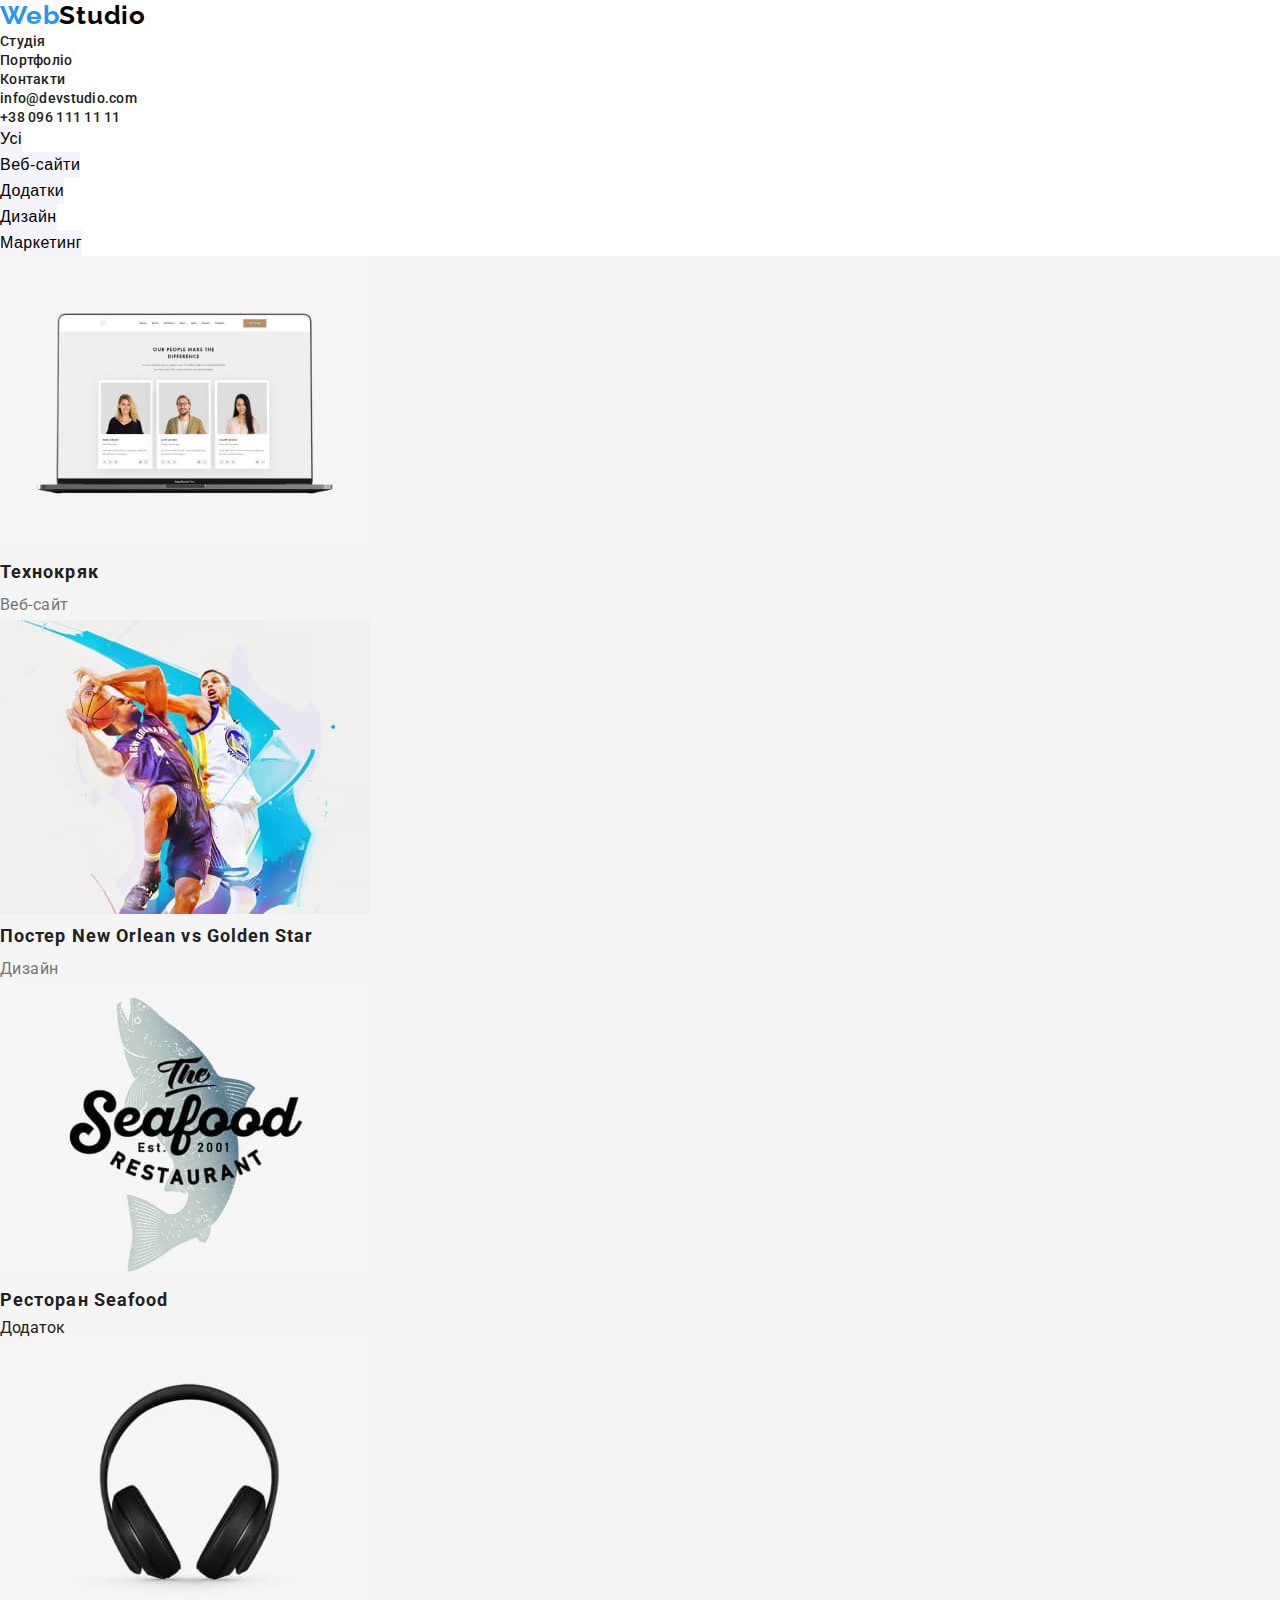
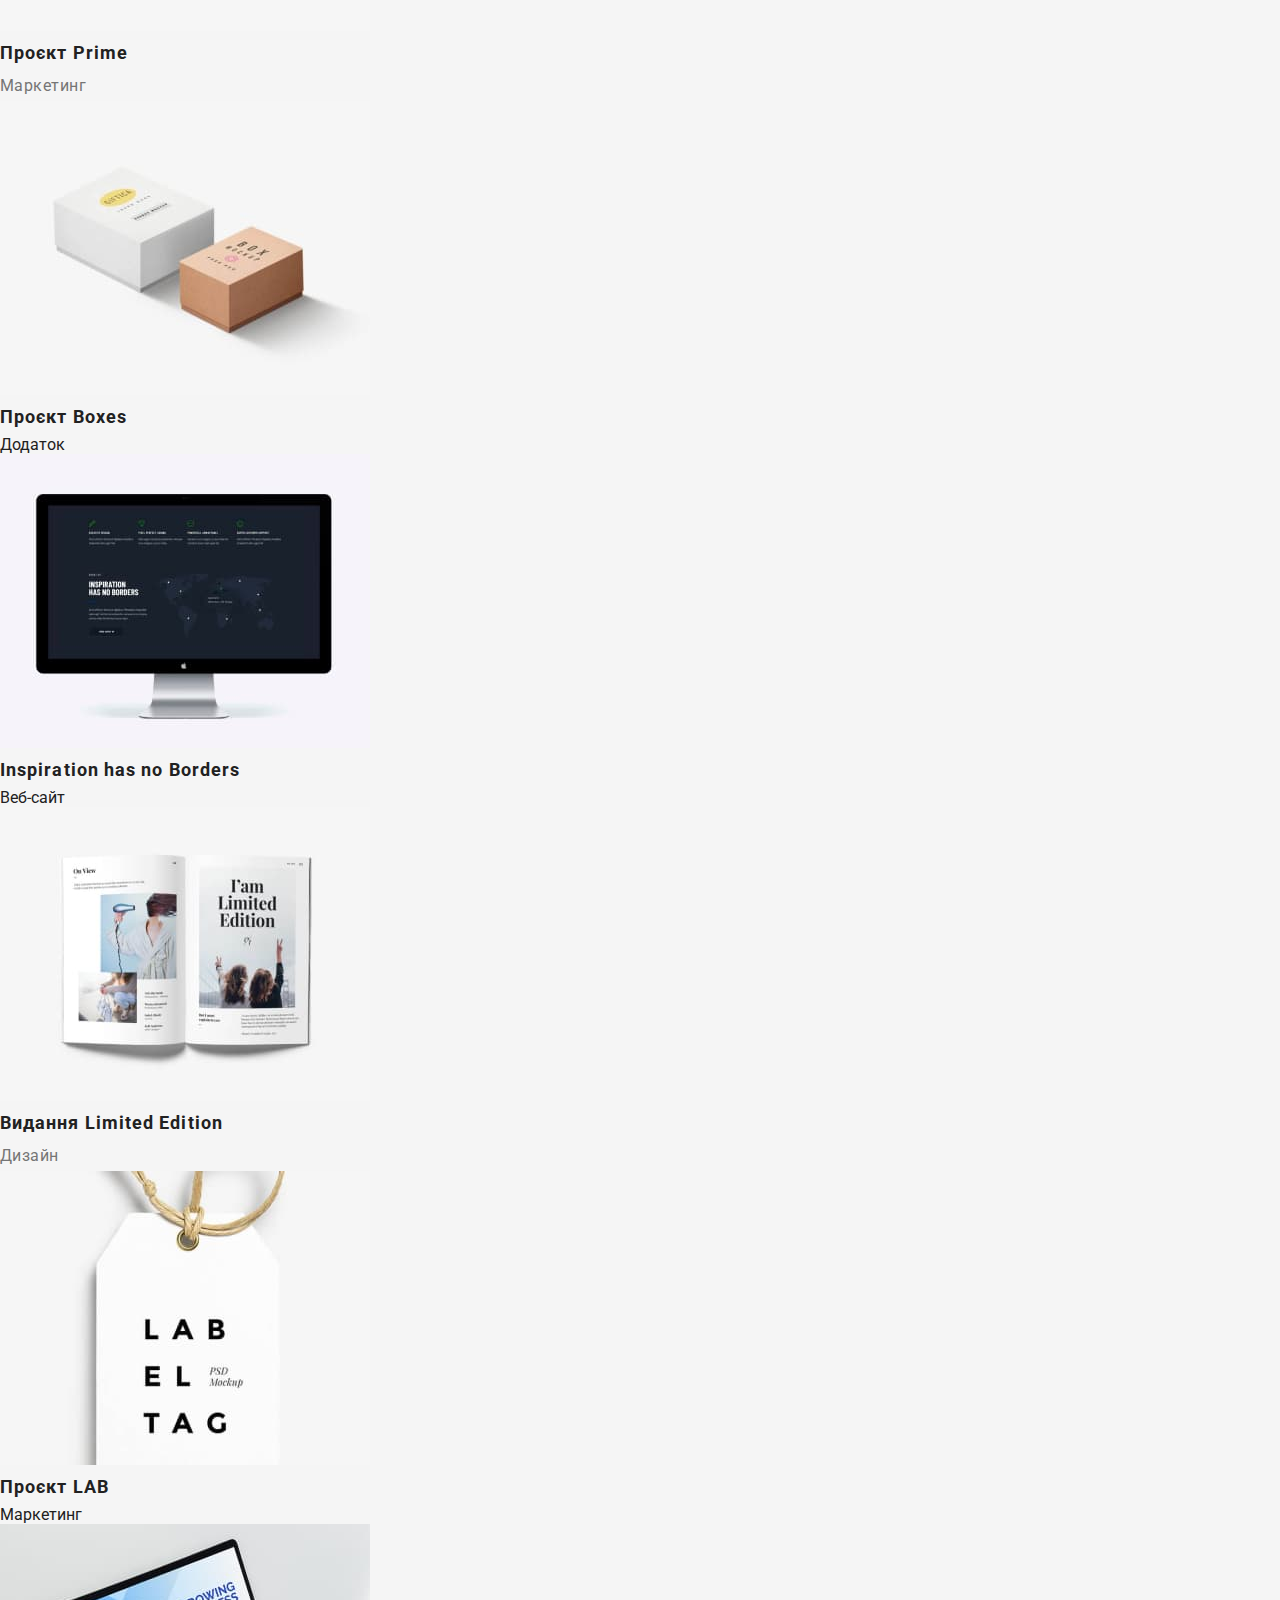
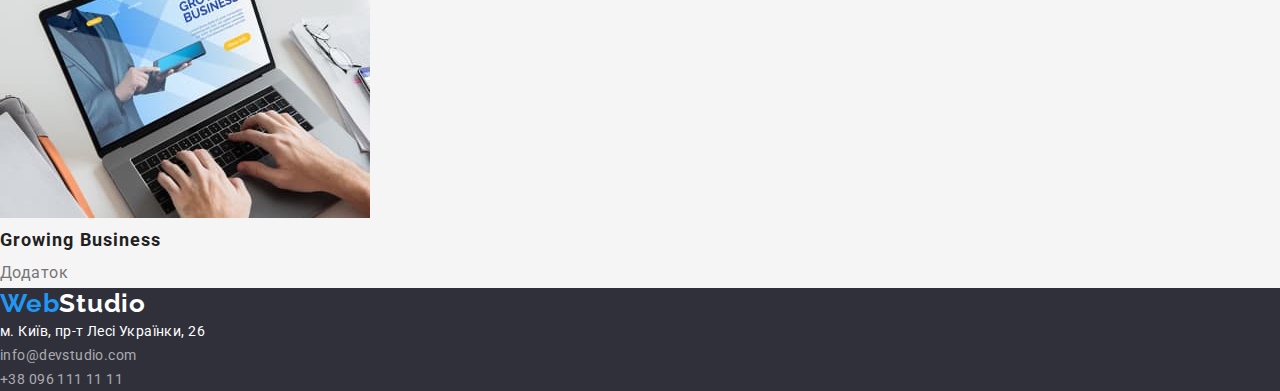
==== portfolio.html @ ba6fbe61 "Add files via upload" ====
<!DOCTYPE html>
<html lang="uk">
  <head>
    <meta charset="UTF-8" />
    <meta http-equiv="X-UA-Compatible" content="IE=edge" />
    <meta name="viewport" content="width=device-width, initial-scale=1.0" />
    <title>Портфоліо</title>
    <link rel="preconnect" href="https://fonts.googleapis.com" />
    <link rel="preconnect" href="https://fonts.gstatic.com" crossorigin />
    <link
      href="https://fonts.googleapis.com/css2?family=Raleway:wght@700&family=Roboto:wght@400;500;700;900&display=swap"
      rel="stylesheet"
    />
    <link rel="stylesheet" href="./css/styles.css" />
  </head>

  <body>
    <header class="header">
      <a class="logo" href="./index.html">
        Web<span class="l-header">Studio</span></a
      >
      <nav>
        <ul class="header-nav">
          <li><a class="header-nav-link" href="./index.html">Студія</a></li>
          <li>
            <a class="header-nav-link" href="./portfolio.html">Портфоліо</a>
          </li>
          <li><a class="header-nav-link" href="#">Контакти</a></li>
        </ul>
      </nav>
      <ul class="header-contact">
        <li>
          <a class="header-contact-link" href="mailto:info@devstudio.com"
            >info@devstudio.com</a
          >
        </li>
        <li>
          <a class="header-contact-link" href="tel:++380961111111"
            >+38 096 111 11 11</a
          >
        </li>
      </ul>
    </header>
    <main>
      <section class="sec-filter">
        <h1 hidden>Портфоліо проектів</h1>
        <h2 hidden>фільтр</h2>
        <ul class="sec-filter-list">
          <li><button class="sec-filter-bt" type="button">Усі</button></li>
          <li>
            <button class="sec-filter-bt" type="button">Веб-сайти</button>
          </li>
          <li><button class="sec-filter-bt" type="button">Додатки</button></li>
          <li><button class="sec-filter-bt" type="button">Дизайн</button></li>
          <li>
            <button class="sec-filter-bt" type="button">Маркетинг</button>
          </li>
        </ul>
      </section>

      <section class="sec-projects">
        <h2 hidden>наші проекти</h2>
        <ul class="sec-projects-list">
          <li>
            <img
              src="./images/img31.jpg"
              alt="Нутбук з веб-сайтом"
              width="370"
              height="294"
            />
            <h3 class="sec-projects-nome">Технокряк</h3>
            <p class="sec-projects-text">Веб-сайт</p>
          </li>
          <li>
            <img
              src="./images/img32.jpg"
              alt="Постер"
              width="370"
              height="294"
            />
            <h3 class="sec-projects-nome">Постер New Orlean vs Golden Star</h3>
            <p class="sec-projects-text">Дизайн</p>
          </li>
          <li>
            <img
              src="./images/img33.jpg"
              alt="Дизайн додатку для ресторану"
              width="370"
              height="294"
            />
            <h3 class="sec-projects-nome">Ресторан Seafood</h3>
            <p>Додаток</p>
          </li>
          <li>
            <img
              src="./images/img34.jpg"
              alt="Навушники"
              width="370"
              height="294"
            />
            <h3 class="sec-projects-nome">Проєкт Prime</h3>
            <p class="sec-projects-text">Маркетинг</p>
          </li>
          <li>
            <img
              src="./images/img35.jpg"
              alt="Дизайн додатку Boxes"
              width="370"
              height="294"
            />
            <h3 class="sec-projects-nome">Проєкт Boxes</h3>
            <p>Додаток</p>
          </li>
          <li>
            <img
              src="./images/img36.jpg"
              alt="Веб-сайт на моніторі"
              width="370"
              height="294"
            />
            <h3 class="sec-projects-nome">Inspiration has no Borders</h3>
            <p>Веб-сайт</p>
          </li>
          <li>
            <img
              src="./images/img37.jpg"
              alt="Розгортка журналу"
              width="370"
              height="294"
            />
            <h3 class="sec-projects-nome">Видання Limited Edition</h3>
            <p class="sec-projects-text">Дизайн</p>
          </li>
          <li>
            <img
              src="./images/img38.jpg"
              alt="Дизайн для проекту LAB"
              width="370"
              height="294"
            />
            <h3 class="sec-projects-nome">Проєкт LAB</h3>
            <p>Маркетинг</p>
          </li>
          <li>
            <img
              src="./images/img39.jpg"
              alt="Робота за ноутбуком"
              width="370"
              height="294"
            />
            <h3 class="sec-projects-nome">Growing Business</h3>
            <p class="sec-projects-text">Додаток</p>
          </li>
        </ul>
      </section>
    </main>
    <footer class="footer">
      <a class="logo" href="./index.html">
        Web<span class="l-footer">Studio</span>
      </a>
      <address>
        <ul class="footer-list">
          <li>
            <a
              class="footer-adress"
              href="https://goo.gl/maps/WYoXbRYxHbfTvHFD9"
              target="_blank"
              rel="noopener noreferrer"
              >м. Київ, пр-т Лесі Українки, 26</a
            >
          </li>
          <li>
            <a class="footer-link" href="mailto:info@devstudio.com"
              >info@devstudio.com</a
            >
          </li>
          <li>
            <a class="footer-link" href="tel:++380961111111"
              >+38 096 111 11 11</a
            >
          </li>
        </ul>
      </address>
    </footer>
  </body>
</html>
---- css/styles.css ----
*{
    margin: 0; padding: 0;
}
:root{
    --gray-dark:#2F303A;
    --gray-light:#F5F4FA;
    --wight:#F5F5F5;
    --mt-color:#212121;
    --nt-color:#757575;
    --blue:#2196F3;
}
body{
    font-family: 'Roboto', sans-serif;
    color: var(--mt-color);
}

.header {
    background-color: #FFFFFF;
}
.logo {
    font-family: 'Raleway', sans-serif;
    text-decoration: none;
    font-weight: 700;
font-size: 26px;
line-height: calc(31/26);
letter-spacing: 0.03em;
color: var(--blue);
}
.l-header{
    color: #000000;

}
.header-nav,
.header-contact,
.sec-do-list,
.sec-benefits-list,
.sec-team-list,
.footer-list,
.sec-filter-list,
.sec-projects-list {
    list-style: none;
}
.header-nav-link,
.header-contact-link {
font-weight: 500;
font-size: 14px;
line-height: calc(16/14);
letter-spacing: 0.02em;
text-decoration: none;
color: #212121;
}
.header-nav-link:hover,
.header-nav-link:focus,
.header-nav-link:active,
.header-contact-link:hover,
.header-contact-link:focus,
.header-contact-link:active{
    color:var(--blue);
}
.sec-one {
    background-color: var(--gray-dark);
}
.sec-one-tit {
    font-weight: 900;
font-size: 44px;
line-height: calc(60/44);
text-align: center;
letter-spacing: 0.06em;
text-transform: uppercase;
color: #FFFFFF;
}
.sec-one-bt {
background-color: var(--blue); 
font-weight: 700;
font-size: 16px;
line-height: 30px;
display: flex;
align-items: center;
text-align: center;
letter-spacing: 0.06em;
color: #FFFFFF;
border: none;
cursor: pointer;
}
.sec-benefits,
.sec-do,
.sec-projects {
    background: var(--wight);
}
.sec-benefits-tit {
    font-weight: 700;
font-size: 14px;
line-height: calc(16/14);
letter-spacing: 0.03em;
text-transform: uppercase;
}
.sec-benefits-text {
    font-weight: 400;
font-size: 14px;
line-height: calc(24/14);
letter-spacing: 0.03em;
color: var(--nt-color);
}

/*.sec-do {
}*/
.sec-do-tit {
font-weight: 700;
font-size: 36px;
line-height: calc(42/36);
text-align: center;
letter-spacing: 0.03em;
}

.sec-team {
background-color: var(--gray-light);
}
.sec-team-tit {
font-weight: 700;
font-size: 36px;
line-height: calc(42/36);
text-align: center;
letter-spacing: 0.03em;
}
/*.sec-team-list {
}*/
.sec-team-nome {
font-weight: 500;
font-size: 16px;
line-height: calc(19/16);
text-align: center;
letter-spacing: 0.03em;
}
.sec-team-text {
    font-weight: 400;
font-size: 16px;
line-height: calc(19/16);
text-align: center;
letter-spacing: 0.03em;
color: var(--nt-color);
}

.footer{
    background-color: var(--gray-dark);
}
.l-footer {
    color: #FFFFFF;
}
/*.footer-list {
}*/
.footer-adress,
.footer-link {
    font-weight: 400;
    font-size: 14px;
    line-height: 24px;
 letter-spacing: 0.03em;
 text-decoration: none;
 font-style: normal;
}
.footer-adress{
    color: #FFFFFF;
}
.footer-link {
    color:  rgba(255, 255, 255, 0.6);
}

.footer-adress:hover,
.footer-adress:focus,
.footer-adress:active,
.footer-link:hover,
.footer-link:focus,
.footer-link:active{
    color: var(--blue);  
}

/*.sec-filter {
}

.sec-filter-list {
}*/
.sec-filter-bt {
    font-weight: 500;
font-size: 16px;
line-height: calc(26/16);
text-align: center;
letter-spacing: 0.03em;
background-color: var(--gray-light);
border: none;
cursor: pointer;
}
.sec-filter-bt:hover,
.sec-filter-bt:focus,
.sec-filter-bt:active {
    color: #FFFFFF;
    background-color: var(--blue);
    box-shadow:  0px 2px 2px 0px rgba(0, 0, 0, 0.12),  0px 1px 2px 0px rgba(0, 0, 0, 0.08), 0px 3px 1px 0px rgba(0, 0, 0, 0.1);
}

/*.sec-projects {
}
.sec-projects-list {
}*/
.sec-projects-nome {
    font-weight: 700;
font-size: 18px;
line-height: calc(36/18);
letter-spacing: 0.06em;
}
.sec-projects-text {
    font-weight: 400;
font-size: 16px;
line-height: calc(30/16);
letter-spacing: 0.03em;
color: var(--nt-color);
}
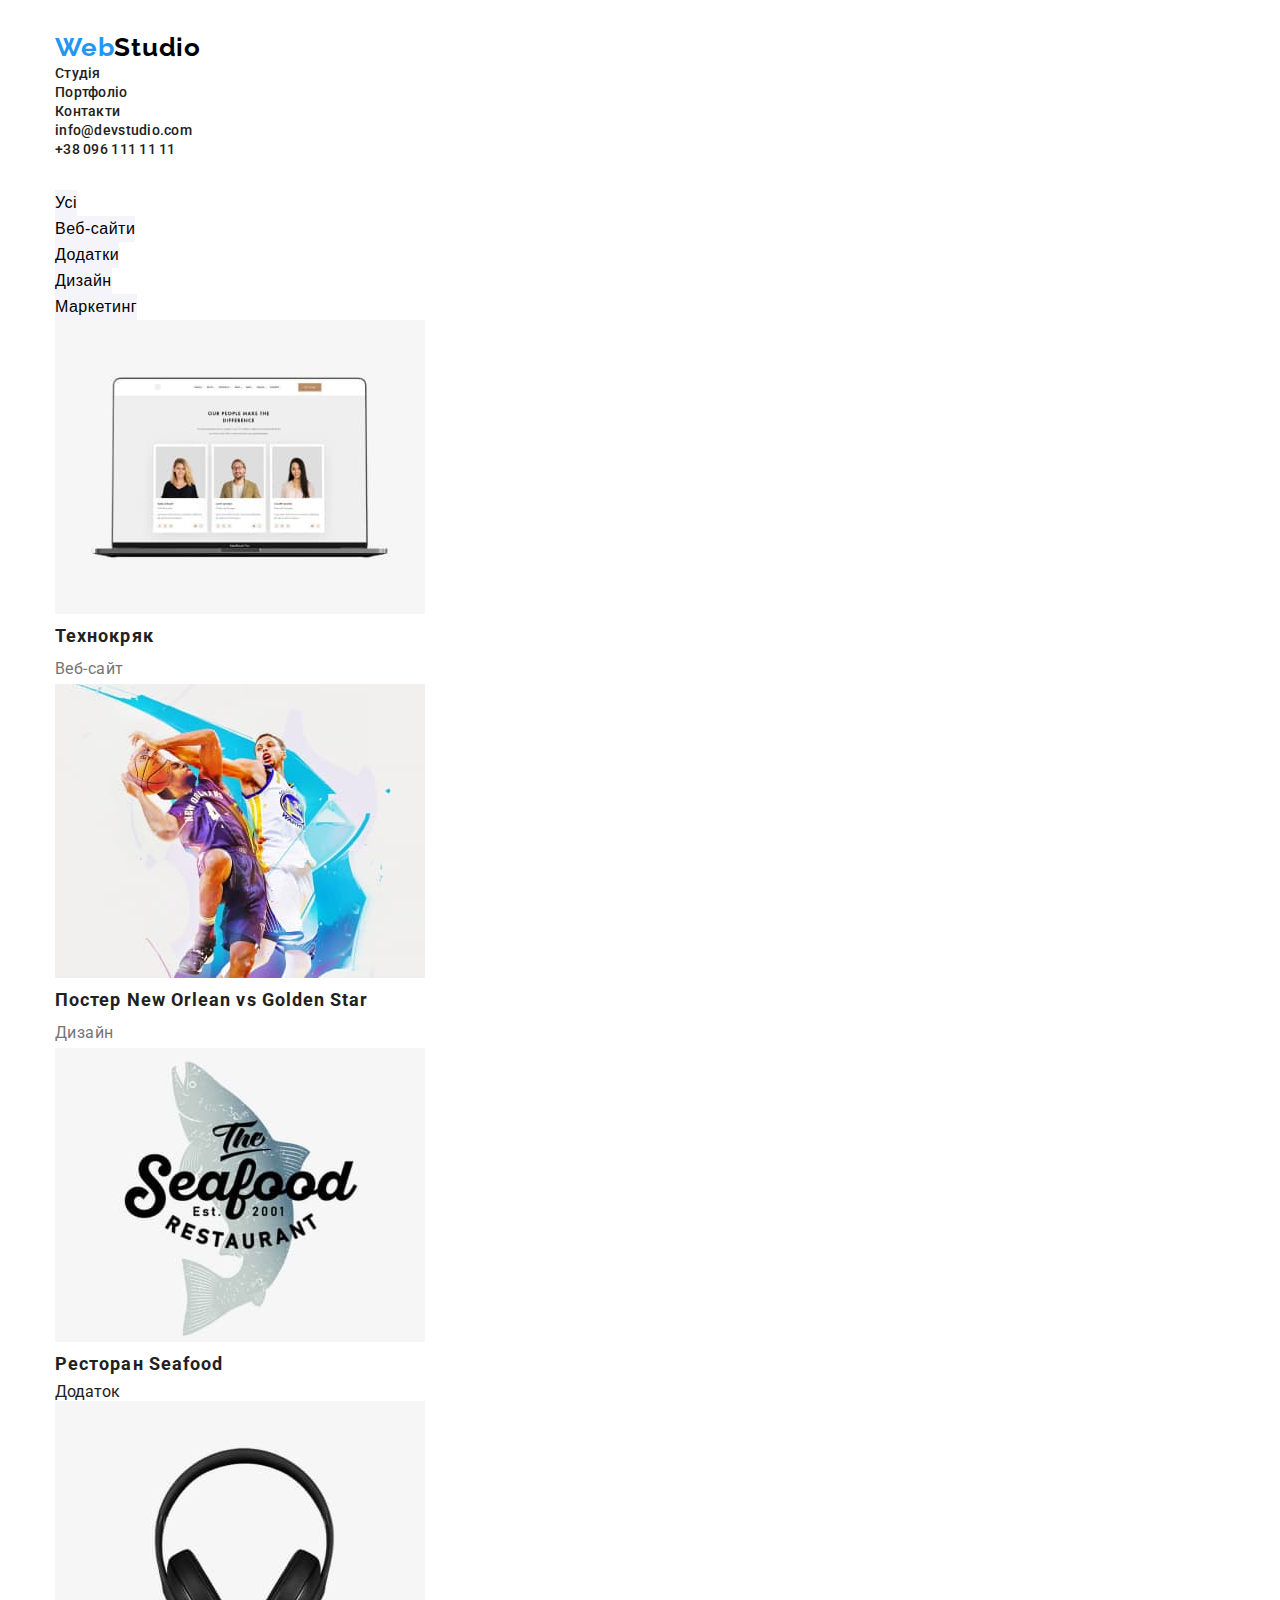
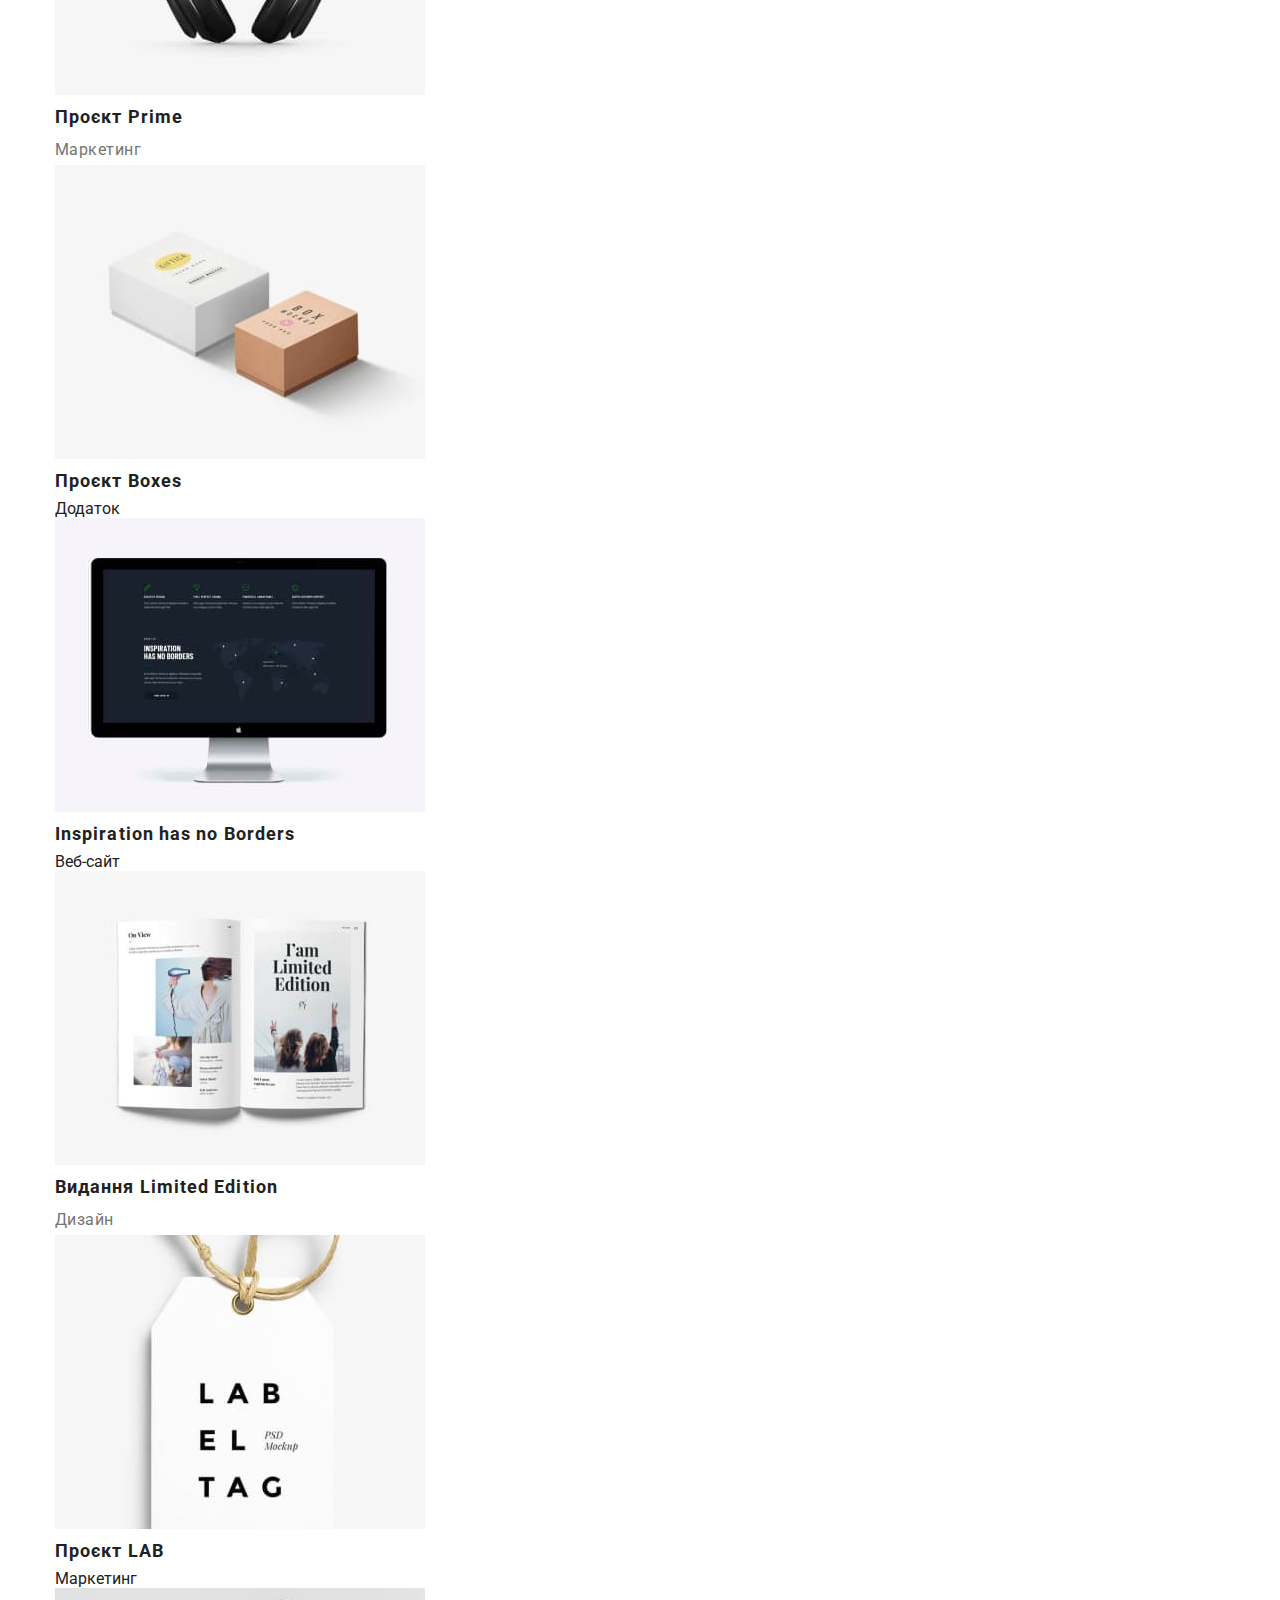
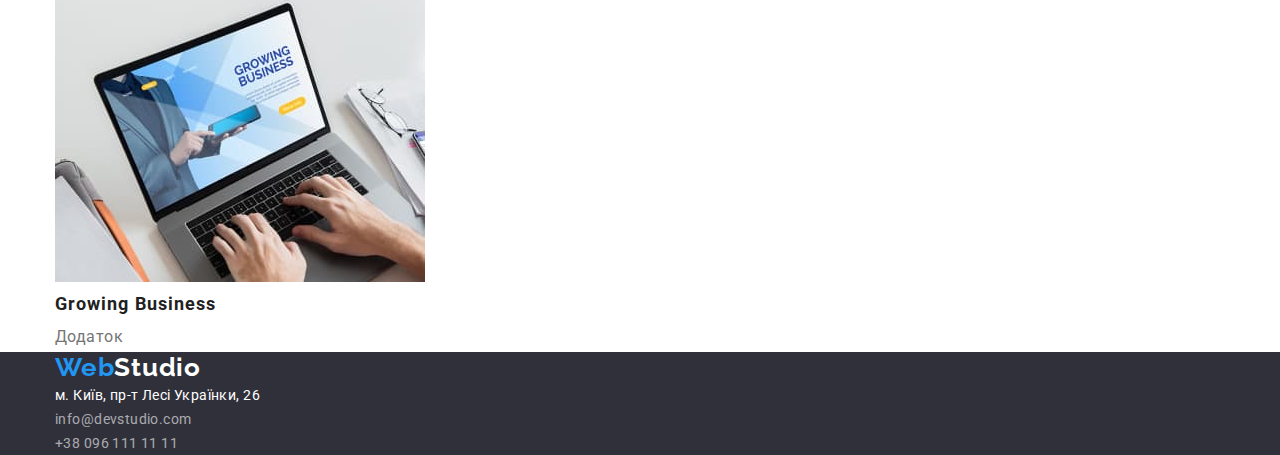
==== commit b3e364ea: "ferst commit" ====
--- a/portfolio.html
+++ b/portfolio.html
@@ -7,6 +7,7 @@
     <title>Портфоліо</title>
     <link rel="preconnect" href="https://fonts.googleapis.com" />
     <link rel="preconnect" href="https://fonts.gstatic.com" crossorigin />
+    <link rel="stylesheet" href="https://cdnjs.cloudflare.com/ajax/libs/modern-normalize/1.1.0/modern-normalize.min.css" integrity="sha512-wpPYUAdjBVSE4KJnH1VR1HeZfpl1ub8YT/NKx4PuQ5NmX2tKuGu6U/JRp5y+Y8XG2tV+wKQpNHVUX03MfMFn9Q==" crossorigin="anonymous" referrerpolicy="no-referrer" />
     <link
       href="https://fonts.googleapis.com/css2?family=Raleway:wght@700&family=Roboto:wght@400;500;700;900&display=swap"
       rel="stylesheet"
@@ -16,34 +17,39 @@
 
   <body>
     <header class="header">
-      <a class="logo" href="./index.html">
-        Web<span class="l-header">Studio</span></a
-      >
-      <nav>
-        <ul class="header-nav">
-          <li><a class="header-nav-link" href="./index.html">Студія</a></li>
+      <div class="container">
+        <a class="logo" href="./index.html">
+          Web<span class="l-header">Studio</span></a
+        >
+        <nav>
+          <ul class="header-nav">
+            <li><a class="header-nav-link" href="./index.html">Студія</a></li>
+            <li>
+              <a class="header-nav-link" href="./portfolio.html">Портфоліо</a>
+            </li>
+            <li><a class="header-nav-link" href="#">Контакти</a></li>
+          </ul>
+        </nav>
+        <ul class="header-contact">
           <li>
-            <a class="header-nav-link" href="./portfolio.html">Портфоліо</a>
+            <a class="header-contact-link" href="mailto:info@devstudio.com"
+              >info@devstudio.com</a
+            >
           </li>
-          <li><a class="header-nav-link" href="#">Контакти</a></li>
+          <li>
+            <a class="header-contact-link" href="tel:++380961111111"
+              >+38 096 111 11 11</a
+            >
+          </li>
         </ul>
-      </nav>
-      <ul class="header-contact">
-        <li>
-          <a class="header-contact-link" href="mailto:info@devstudio.com"
-            >info@devstudio.com</a
-          >
-        </li>
-        <li>
-          <a class="header-contact-link" href="tel:++380961111111"
-            >+38 096 111 11 11</a
-          >
-        </li>
-      </ul>
+      </div>
     </header>
+
     <main>
-      <section class="sec-filter">
-        <h1 hidden>Портфоліо проектів</h1>
+
+      <section class="sec-projects">
+        <div class="container">
+          <h1 hidden>Портфоліо проектів</h1>
         <h2 hidden>фільтр</h2>
         <ul class="sec-filter-list">
           <li><button class="sec-filter-bt" type="button">Усі</button></li>
@@ -56,9 +62,7 @@
             <button class="sec-filter-bt" type="button">Маркетинг</button>
           </li>
         </ul>
-      </section>
 
-      <section class="sec-projects">
         <h2 hidden>наші проекти</h2>
         <ul class="sec-projects-list">
           <li>
@@ -152,35 +156,40 @@
             <p class="sec-projects-text">Додаток</p>
           </li>
         </ul>
+        </div>
       </section>
     </main>
+
     <footer class="footer">
-      <a class="logo" href="./index.html">
-        Web<span class="l-footer">Studio</span>
-      </a>
-      <address>
-        <ul class="footer-list">
-          <li>
-            <a
-              class="footer-adress"
-              href="https://goo.gl/maps/WYoXbRYxHbfTvHFD9"
-              target="_blank"
-              rel="noopener noreferrer"
-              >м. Київ, пр-т Лесі Українки, 26</a
-            >
-          </li>
-          <li>
-            <a class="footer-link" href="mailto:info@devstudio.com"
-              >info@devstudio.com</a
-            >
-          </li>
-          <li>
-            <a class="footer-link" href="tel:++380961111111"
-              >+38 096 111 11 11</a
-            >
-          </li>
-        </ul>
-      </address>
+      <div class="container">
+        <a class="logo" href="./index.html">
+          Web<span class="l-footer">Studio</span>
+        </a>
+        <address>
+          <ul class="footer-list">
+            <li>
+              <a
+                class="footer-adress"
+                href="https://goo.gl/maps/WYoXbRYxHbfTvHFD9"
+                target="_blank"
+                rel="noopener noreferrer"
+                >м. Київ, пр-т Лесі Українки, 26</a
+              >
+            </li>
+            <li>
+              <a class="footer-link" href="mailto:info@devstudio.com"
+                >info@devstudio.com</a
+              >
+            </li>
+            <li>
+              <a class="footer-link" href="tel:++380961111111"
+                >+38 096 111 11 11</a
+              >
+            </li>
+          </ul>
+        </address>
+      </div>
     </footer>
+    
   </body>
 </html>
--- a/css/styles.css
+++ b/css/styles.css
@@ -1,5 +1,6 @@
 *{
     margin: 0; padding: 0;
+    box-sizing: border-box;
 }
 :root{
     --gray-dark:#2F303A;
@@ -9,13 +10,38 @@
     --nt-color:#757575;
     --blue:#2196F3;
 }
+
+h1,
+h2,
+h3,
+h4,
+h5,
+h6,
+p{
+    margin: 0;
+}
+ 
+ul{
+    list-style: none;
+    margin: 0;
+    padding: 0;
+}
 body{
     font-family: 'Roboto', sans-serif;
     color: var(--mt-color);
 }
 
+.container{
+    width: 1200px;
+    padding-left: 15px;
+    padding-right: 15px;
+    margin: 0 auto;
+}
+
 .header {
     background-color: #FFFFFF;
+    padding-top: 32px;
+    padding-bottom: 32px;
 }
 .logo {
     font-family: 'Raleway', sans-serif;
@@ -30,16 +56,7 @@
     color: #000000;
 
 }
-.header-nav,
-.header-contact,
-.sec-do-list,
-.sec-benefits-list,
-.sec-team-list,
-.footer-list,
-.sec-filter-list,
-.sec-projects-list {
-    list-style: none;
-}
+
 .header-nav-link,
 .header-contact-link {
 font-weight: 500;
@@ -57,8 +74,14 @@
 .header-contact-link:active{
     color:var(--blue);
 }
-.sec-one {
+.section{
+    padding-top: 94px;
+    padding-bottom: 94px;
+}
+.one {
     background-color: var(--gray-dark);
+    padding-top: 200px;
+    padding-bottom: 200px;
 }
 .sec-one-tit {
     font-weight: 900;
@@ -68,6 +91,7 @@
 letter-spacing: 0.06em;
 text-transform: uppercase;
 color: #FFFFFF;
+margin-bottom: 30px;
 }
 .sec-one-bt {
 background-color: var(--blue); 
@@ -82,9 +106,9 @@
 border: none;
 cursor: pointer;
 }
-.sec-benefits,
-.sec-do,
-.sec-projects {
+.benefits,
+.do,
+.projects {
     background: var(--wight);
 }
 .sec-benefits-tit {
@@ -112,7 +136,7 @@
 letter-spacing: 0.03em;
 }
 
-.sec-team {
+.team {
 background-color: var(--gray-light);
 }
 .sec-team-tit {
@@ -173,10 +197,9 @@
     color: var(--blue);  
 }
 
-/*.sec-filter {
-}
-
-.sec-filter-list {
+
+
+/*.sec-filter-list {
 }*/
 .sec-filter-bt {
     font-weight: 500;
@@ -185,8 +208,8 @@
 text-align: center;
 letter-spacing: 0.03em;
 background-color: var(--gray-light);
+cursor: pointer;
 border: none;
-cursor: pointer;
 }
 .sec-filter-bt:hover,
 .sec-filter-bt:focus,
@@ -194,6 +217,7 @@
     color: #FFFFFF;
     background-color: var(--blue);
     box-shadow:  0px 2px 2px 0px rgba(0, 0, 0, 0.12),  0px 1px 2px 0px rgba(0, 0, 0, 0.08), 0px 3px 1px 0px rgba(0, 0, 0, 0.1);
+    border: none;
 }
 
 /*.sec-projects {
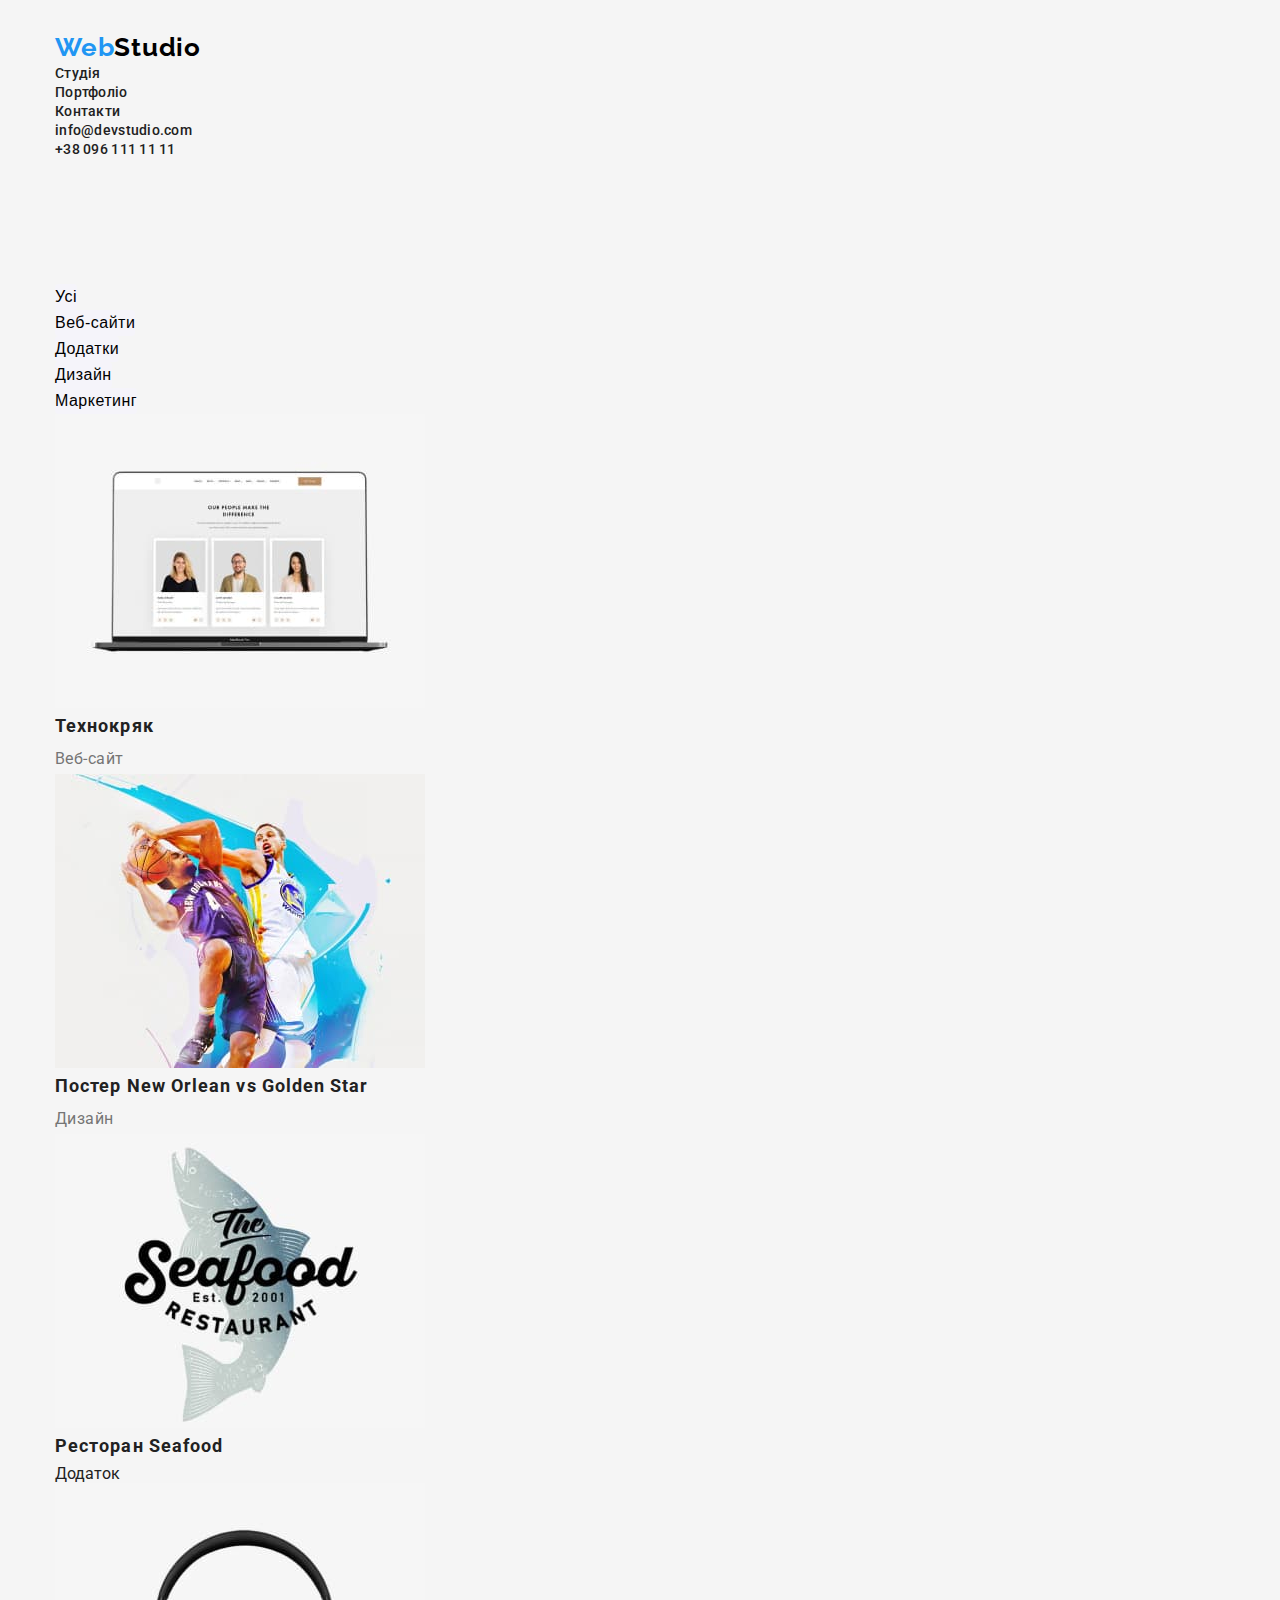
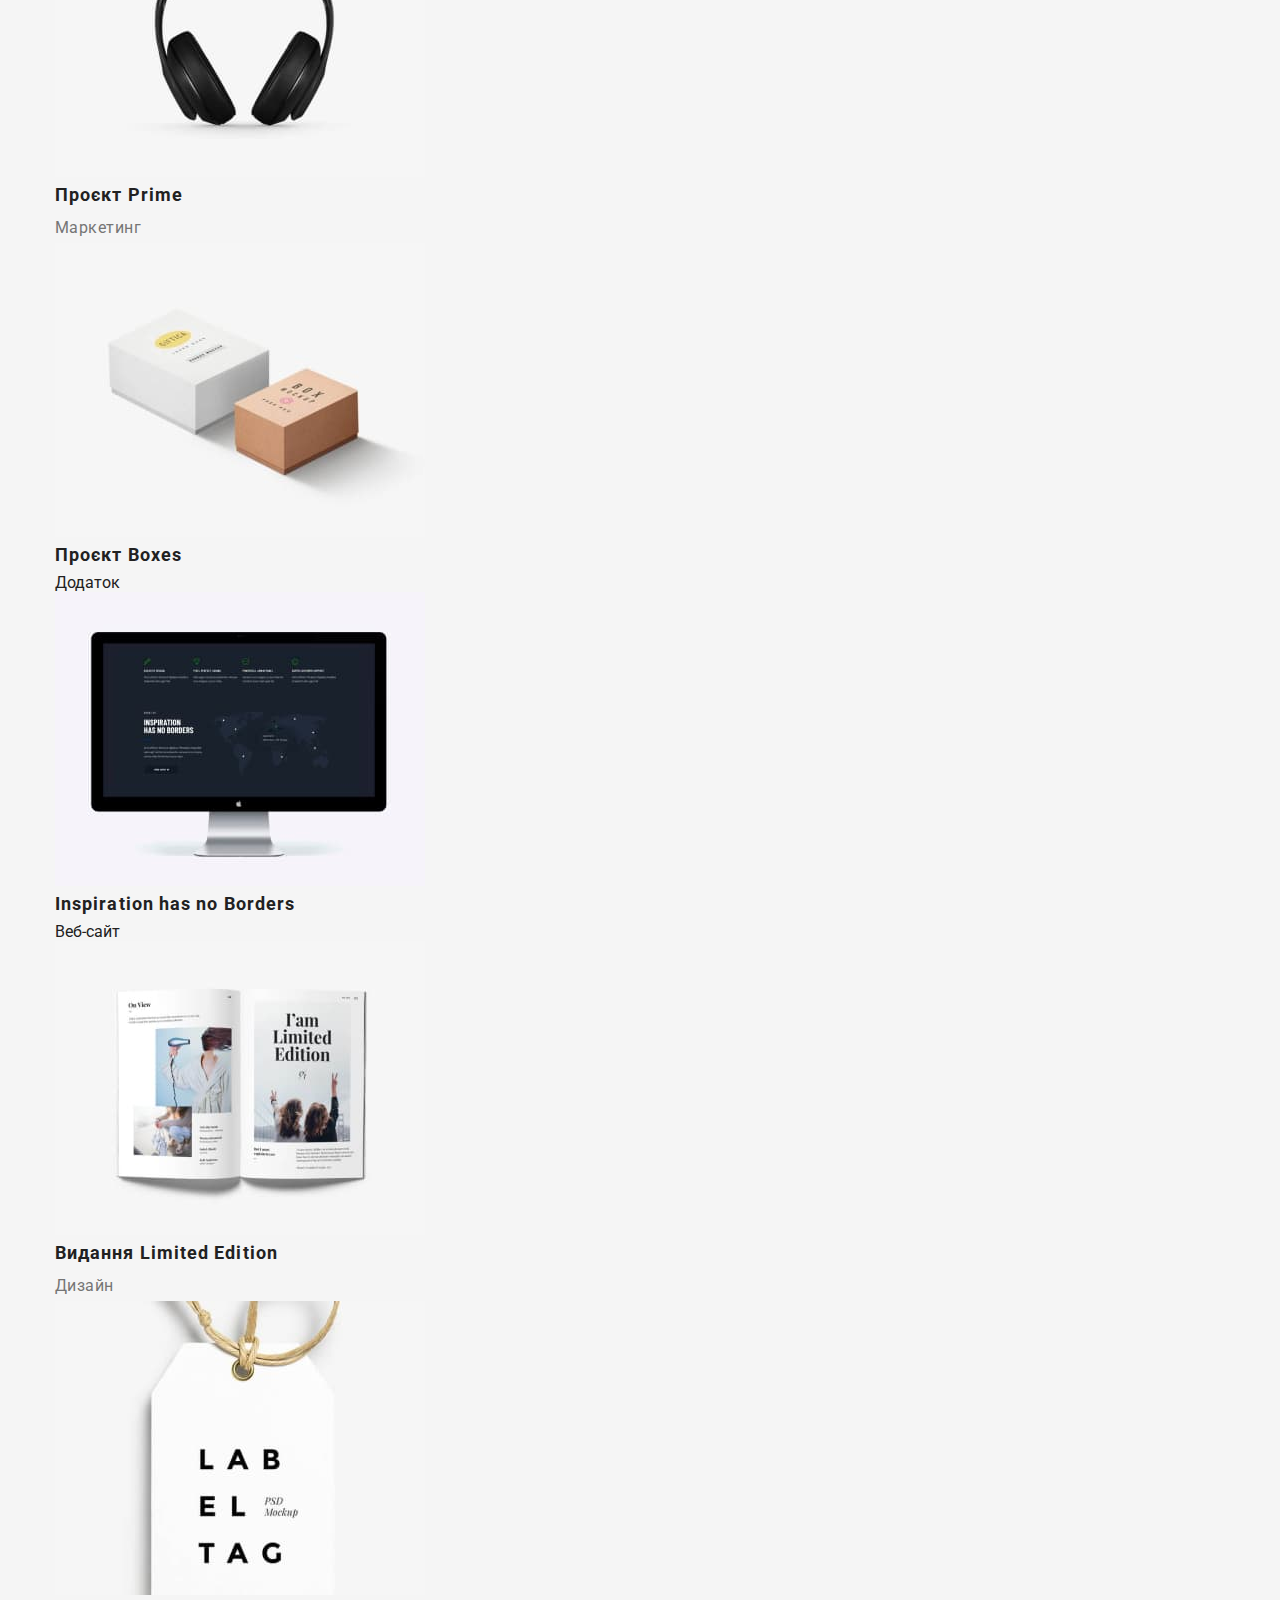
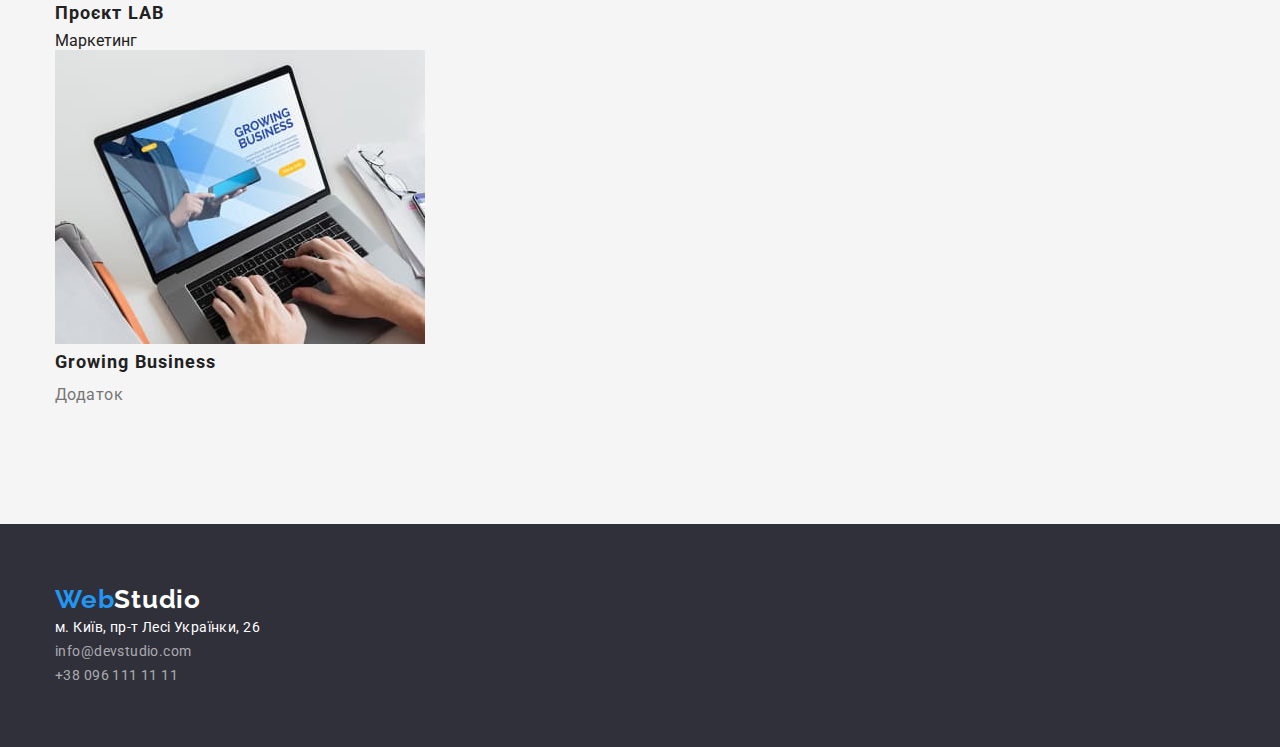
==== commit f52ef949: "changes" ====
--- a/portfolio.html
+++ b/portfolio.html
@@ -47,7 +47,7 @@
 
     <main>
 
-      <section class="sec-projects">
+      <section class="section projects">
         <div class="container">
           <h1 hidden>Портфоліо проектів</h1>
         <h2 hidden>фільтр</h2>
@@ -190,6 +190,6 @@
         </address>
       </div>
     </footer>
-    
+
   </body>
 </html>
--- a/css/styles.css
+++ b/css/styles.css
@@ -26,6 +26,9 @@
     margin: 0;
     padding: 0;
 }
+img{
+    display: block;
+}
 body{
     font-family: 'Roboto', sans-serif;
     color: var(--mt-color);
@@ -39,7 +42,7 @@
 }
 
 .header {
-    background-color: #FFFFFF;
+    background-color: var(--wight);
     padding-top: 32px;
     padding-bottom: 32px;
 }
@@ -97,7 +100,7 @@
 background-color: var(--blue); 
 font-weight: 700;
 font-size: 16px;
-line-height: 30px;
+line-height: calc(30/16);
 display: flex;
 align-items: center;
 text-align: center;
@@ -105,18 +108,27 @@
 color: #FFFFFF;
 border: none;
 cursor: pointer;
+padding: 10px 32px;
+display: block;
+margin: 0 auto;
+box-shadow: 0px 4px 4px rgba(0, 0, 0, 0.15);
+border-radius: 4px;
 }
 .benefits,
 .do,
 .projects {
     background: var(--wight);
 }
+.benefits{
+    padding-bottom: 0px;
+}
 .sec-benefits-tit {
     font-weight: 700;
 font-size: 14px;
 line-height: calc(16/14);
 letter-spacing: 0.03em;
 text-transform: uppercase;
+margin-bottom: 10px;
 }
 .sec-benefits-text {
     font-weight: 400;
@@ -128,24 +140,20 @@
 
 /*.sec-do {
 }*/
-.sec-do-tit {
-font-weight: 700;
-font-size: 36px;
-line-height: calc(42/36);
-text-align: center;
-letter-spacing: 0.03em;
-}
-
-.team {
-background-color: var(--gray-light);
-}
+.sec-do-tit,
 .sec-team-tit {
 font-weight: 700;
 font-size: 36px;
 line-height: calc(42/36);
 text-align: center;
 letter-spacing: 0.03em;
-}
+margin-bottom: 50px;
+}
+
+.team {
+background-color: var(--gray-light);
+}
+
 /*.sec-team-list {
 }*/
 .sec-team-nome {
@@ -166,7 +174,9 @@
 
 .footer{
     background-color: var(--gray-dark);
-}
+    padding-top: 60px;
+    padding-bottom: 60px;
+  }
 .l-footer {
     color: #FFFFFF;
 }
@@ -210,6 +220,7 @@
 background-color: var(--gray-light);
 cursor: pointer;
 border: none;
+border-radius: 4px;
 }
 .sec-filter-bt:hover,
 .sec-filter-bt:focus,
@@ -220,9 +231,10 @@
     border: none;
 }
 
-/*.sec-projects {
-}
-.sec-projects-list {
+.projects {
+    padding-bottom: 114px;
+}
+/*.sec-projects-list {
 }*/
 .sec-projects-nome {
     font-weight: 700;
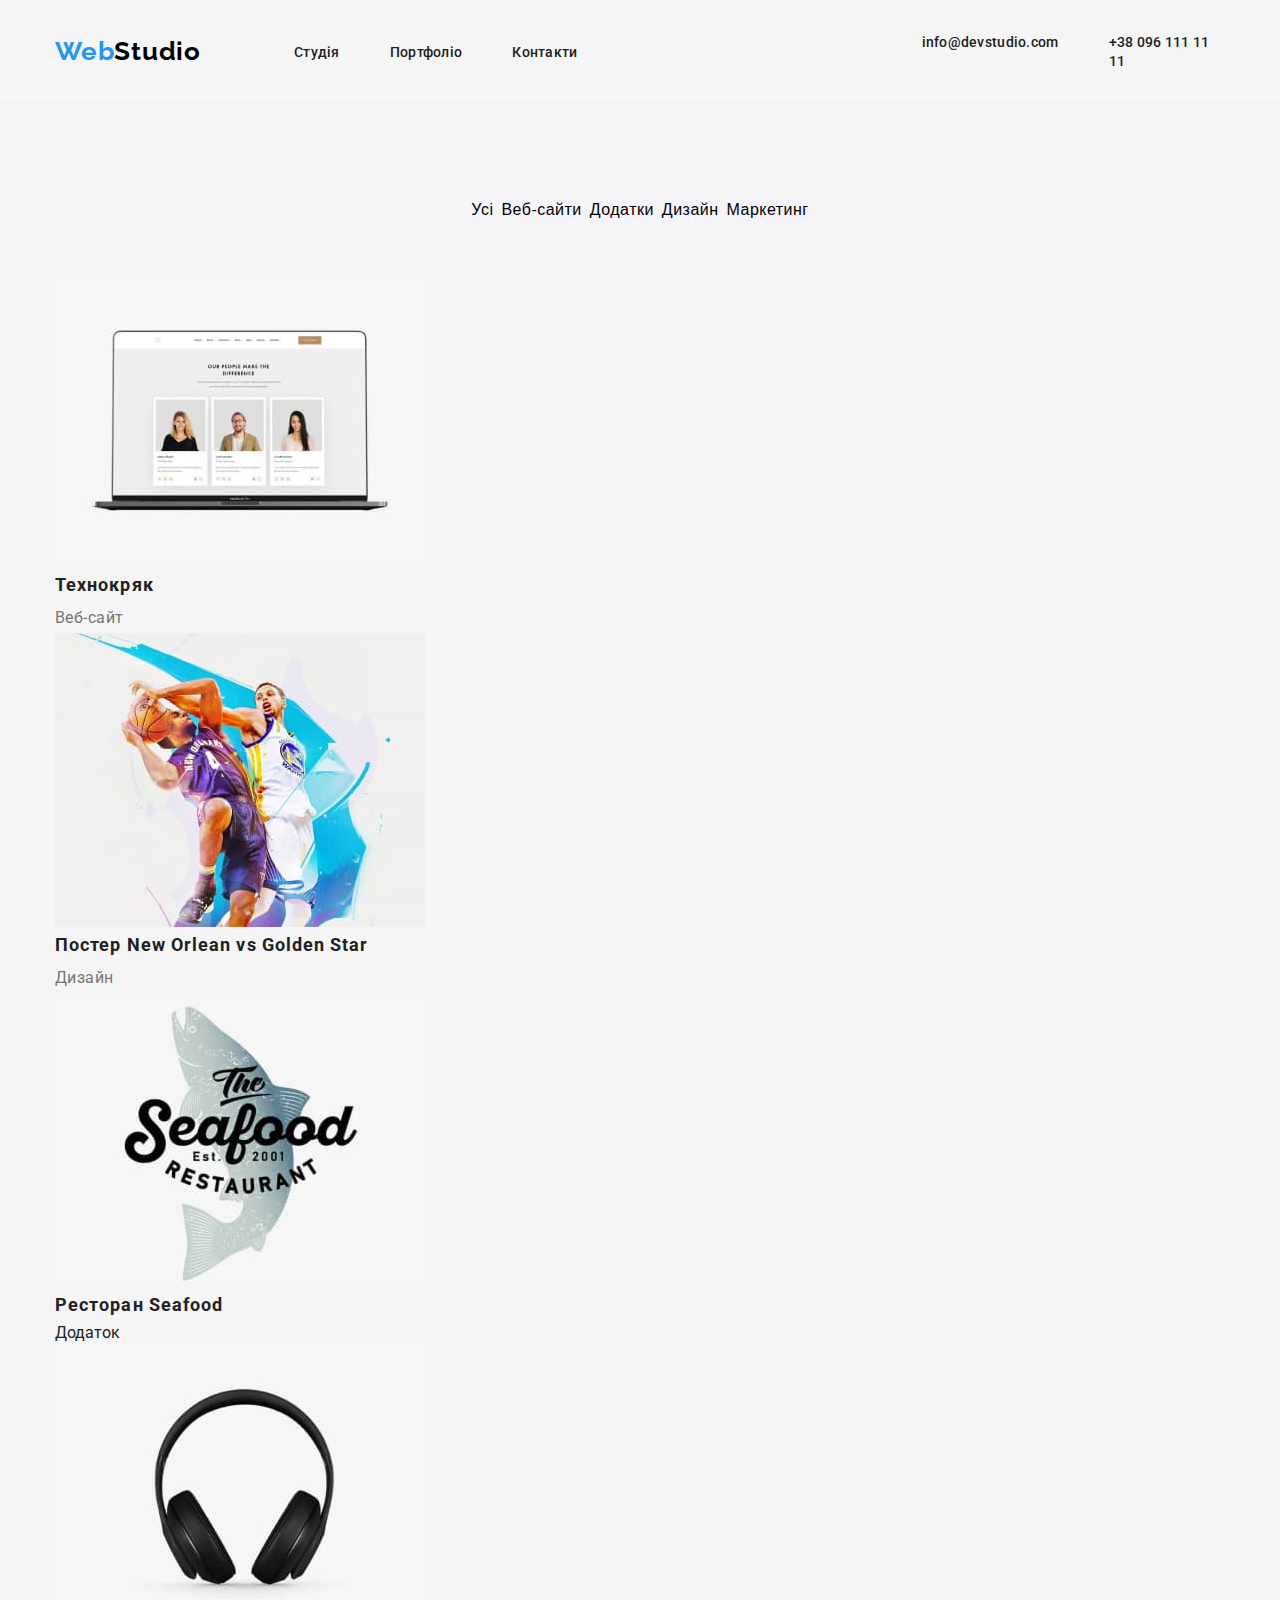
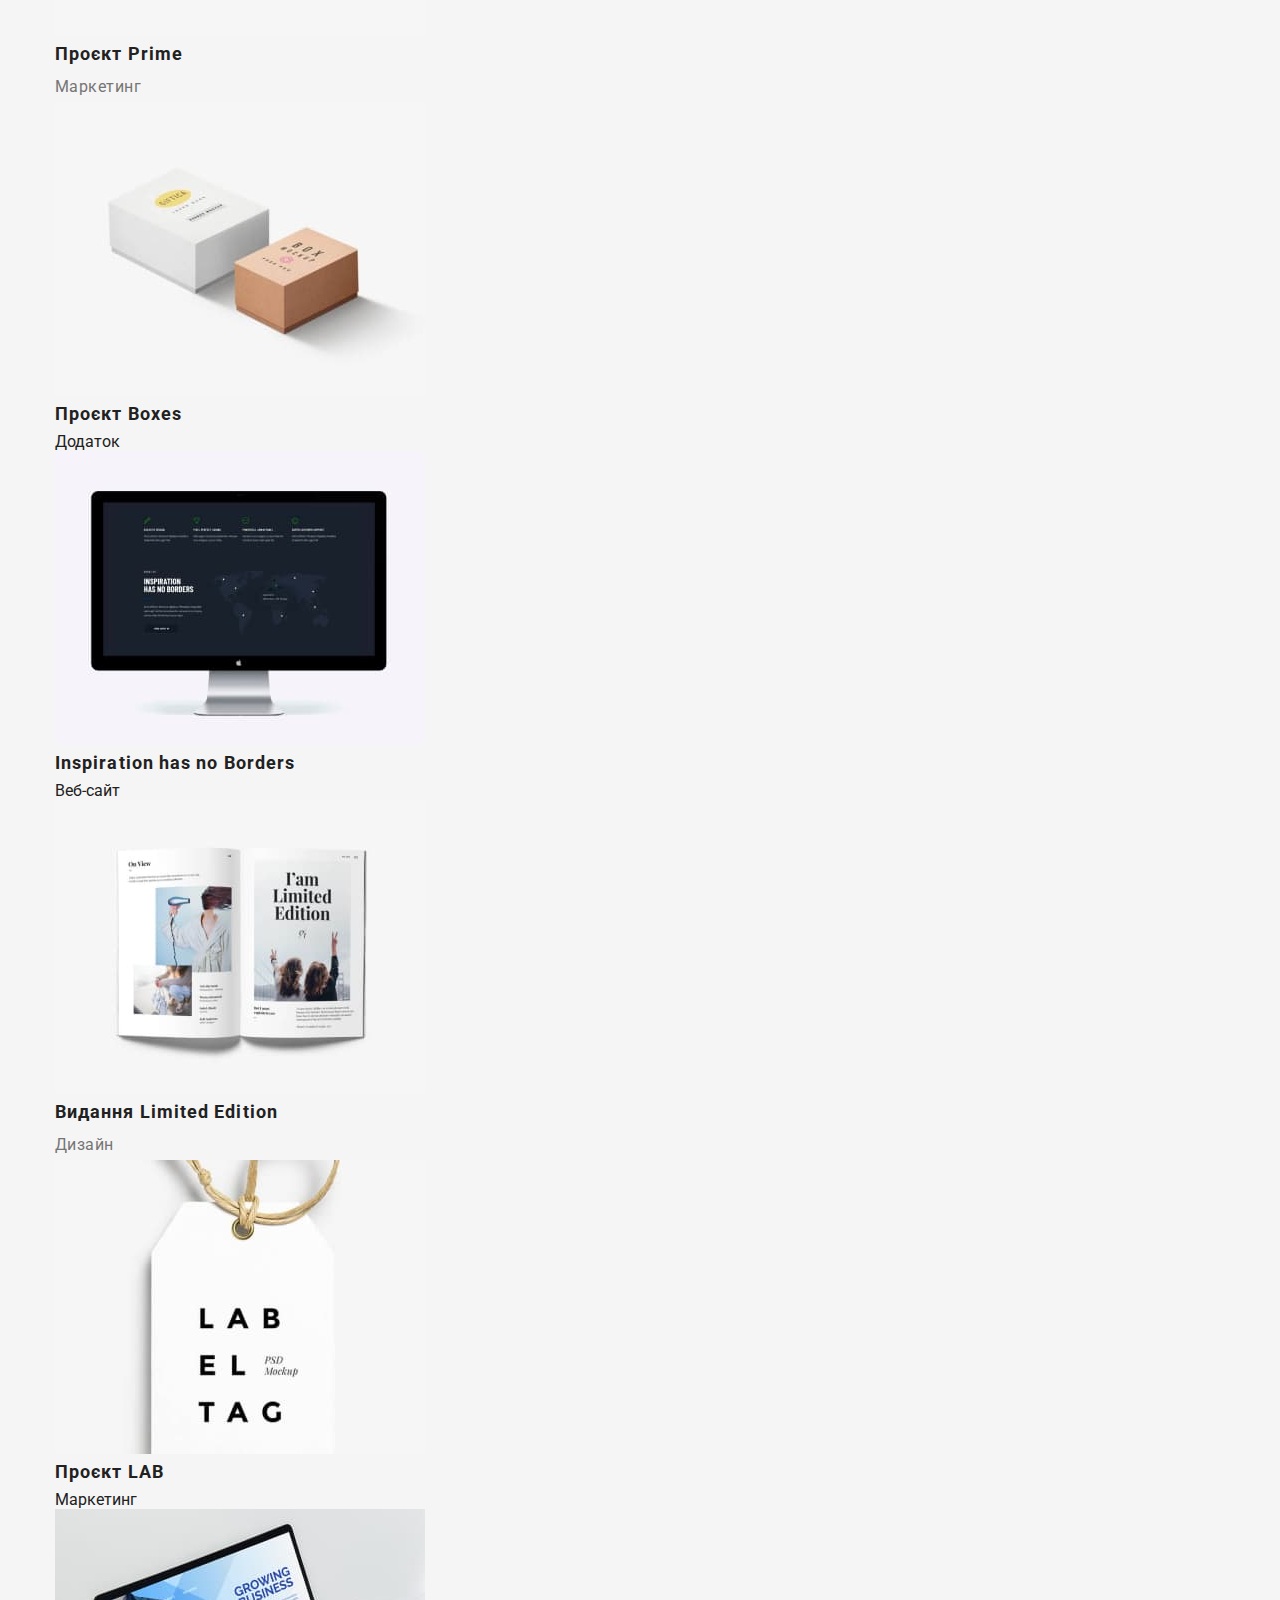
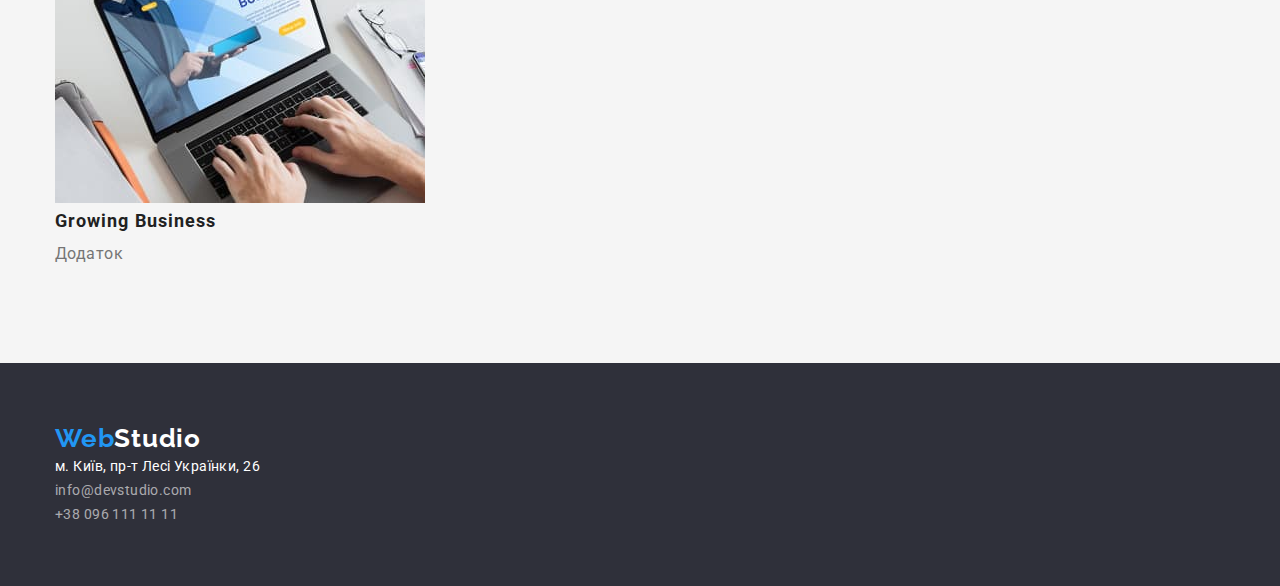
==== commit e0284c8d: "New" ====
--- a/portfolio.html
+++ b/portfolio.html
@@ -17,7 +17,7 @@
 
   <body>
     <header class="header">
-      <div class="container">
+      <div class="container header-container">
         <a class="logo" href="./index.html">
           Web<span class="l-header">Studio</span></a
         >
--- a/css/styles.css
+++ b/css/styles.css
@@ -39,12 +39,19 @@
     padding-left: 15px;
     padding-right: 15px;
     margin: 0 auto;
+    border: 0px solid blue;
+}
+
+.header-container{
+    display: flex;
+    align-items: center;
 }
 
 .header {
     background-color: var(--wight);
     padding-top: 32px;
     padding-bottom: 32px;
+    border-bottom: 1px solid #ECECEC;
 }
 .logo {
     font-family: 'Raleway', sans-serif;
@@ -54,12 +61,21 @@
 line-height: calc(31/26);
 letter-spacing: 0.03em;
 color: var(--blue);
+margin-right: 93px;
 }
 .l-header{
     color: #000000;
 
 }
-
+.header-nav{
+    display: flex;
+    gap: 50px;
+}
+.header-contact{
+    display: flex;
+    gap: 50px;
+    margin-left: 344px;
+}
 .header-nav-link,
 .header-contact-link {
 font-weight: 500;
@@ -209,8 +225,12 @@
 
 
 
-/*.sec-filter-list {
-}*/
+.sec-filter-list {
+    display: flex;
+    justify-content: center;
+    gap: 8px;
+    margin-bottom: 50px;
+   }
 .sec-filter-bt {
     font-weight: 500;
 font-size: 16px;
@@ -231,10 +251,9 @@
     border: none;
 }
 
-.projects {
-    padding-bottom: 114px;
-}
+
 /*.sec-projects-list {
+    border: 1px solid #EEEEEE;
 }*/
 .sec-projects-nome {
     font-weight: 700;
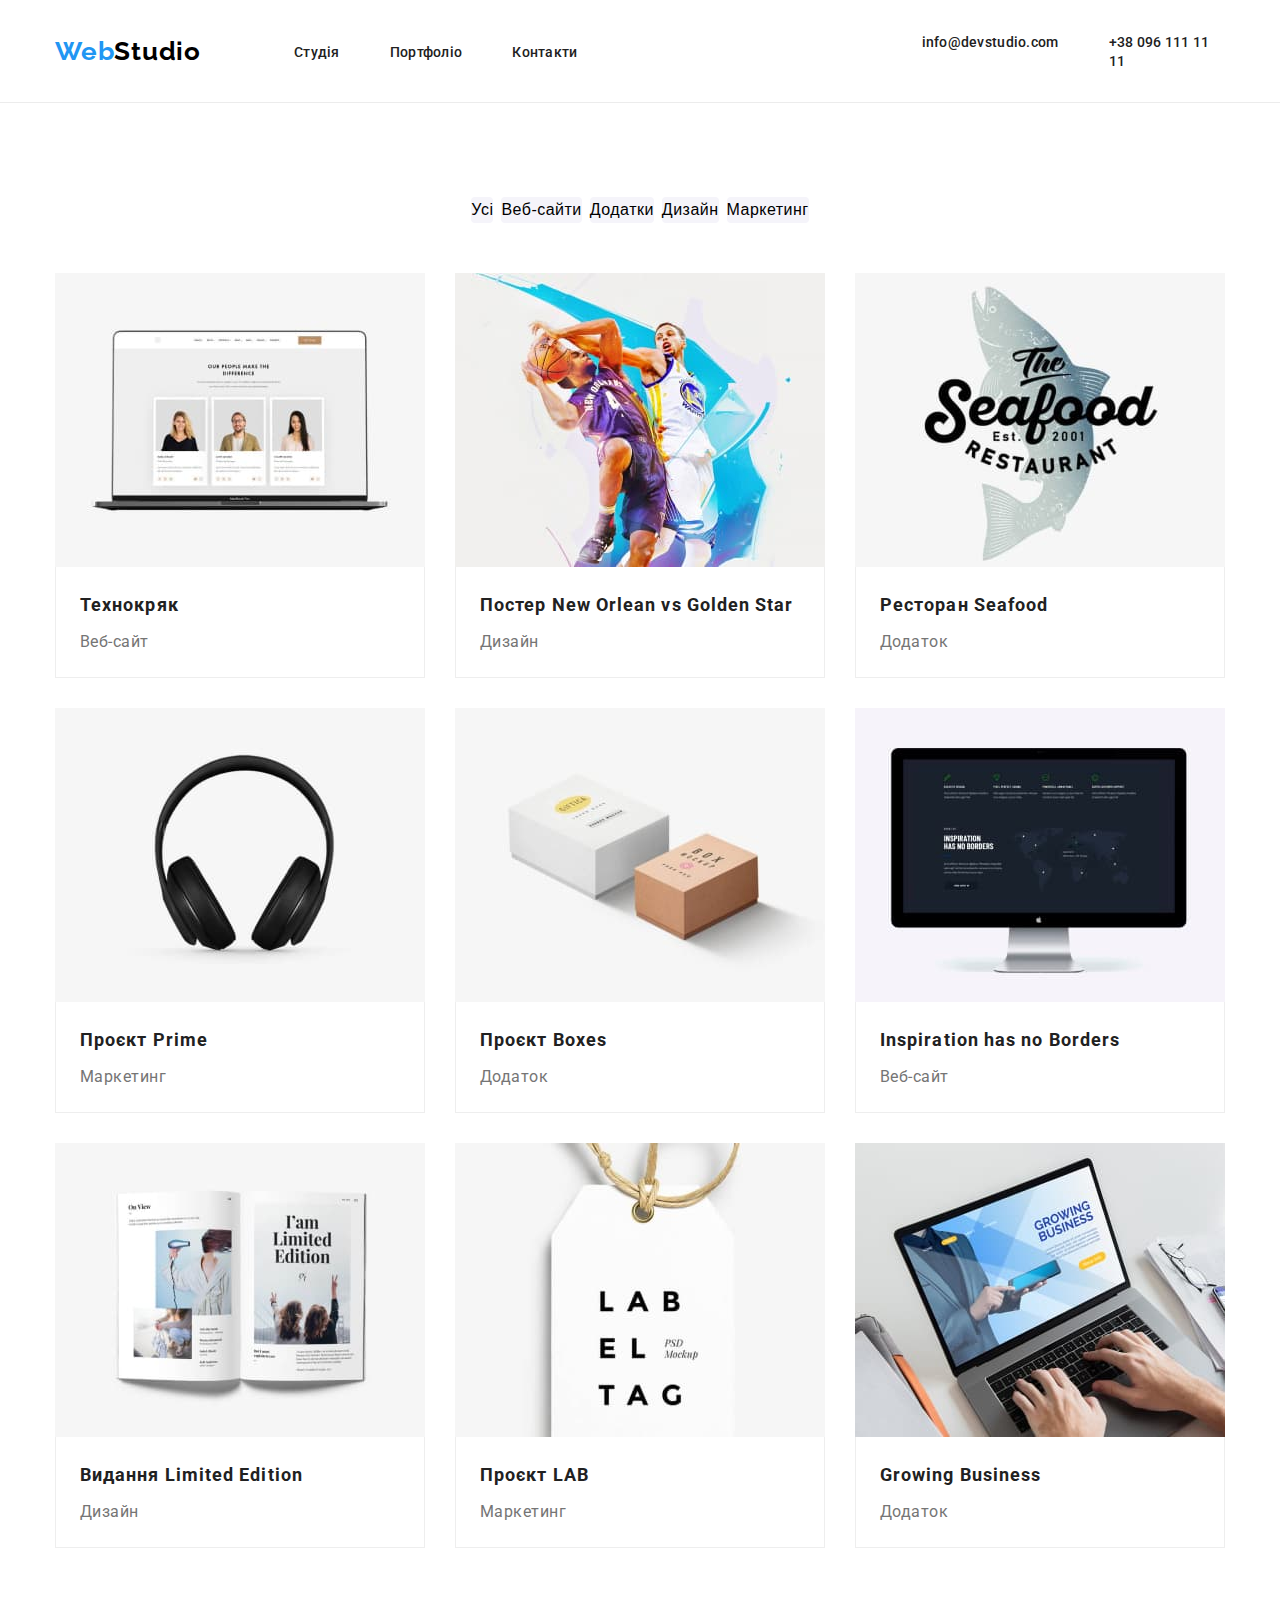
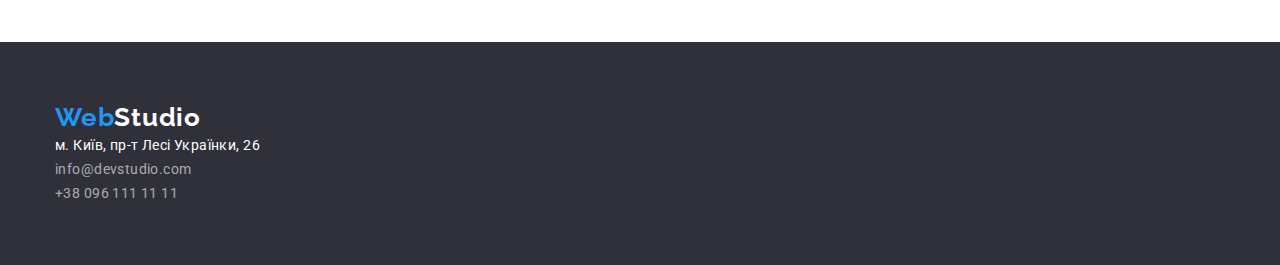
==== commit 1a868d4d: "New commit" ====
--- a/portfolio.html
+++ b/portfolio.html
@@ -49,8 +49,8 @@
 
       <section class="section projects">
         <div class="container">
-          <h1 hidden>Портфоліо проектів</h1>
-        <h2 hidden>фільтр</h2>
+          <h1 class="visually-hidden">Портфоліо проектів</h1>
+        <h2 class="visually-hidden">фільтр</h2>
         <ul class="sec-filter-list">
           <li><button class="sec-filter-bt" type="button">Усі</button></li>
           <li>
@@ -63,97 +63,121 @@
           </li>
         </ul>
 
-        <h2 hidden>наші проекти</h2>
+        <h2 class="visually-hidden">наші проекти</h2>
         <ul class="sec-projects-list">
-          <li>
+          <li class="sec-projects-item">
             <img
               src="./images/img31.jpg"
               alt="Нутбук з веб-сайтом"
               width="370"
               height="294"
             />
-            <h3 class="sec-projects-nome">Технокряк</h3>
+            <div class="sec-projects-cart" >
+              <h3 class="sec-projects-nome">Технокряк</h3>
             <p class="sec-projects-text">Веб-сайт</p>
-          </li>
-          <li>
+            </div>
+            
+          </li>
+          <li class="sec-projects-item">
             <img
               src="./images/img32.jpg"
               alt="Постер"
               width="370"
               height="294"
             />
-            <h3 class="sec-projects-nome">Постер New Orlean vs Golden Star</h3>
+            <div class="sec-projects-cart" >
+              <h3 class="sec-projects-nome">Постер New Orlean vs Golden Star</h3>
             <p class="sec-projects-text">Дизайн</p>
-          </li>
-          <li>
+            </div>
+            
+          </li>
+          <li class="sec-projects-item">
             <img
               src="./images/img33.jpg"
               alt="Дизайн додатку для ресторану"
               width="370"
               height="294"
             />
-            <h3 class="sec-projects-nome">Ресторан Seafood</h3>
-            <p>Додаток</p>
-          </li>
-          <li>
+            <div class="sec-projects-cart" >
+              <h3 class="sec-projects-nome">Ресторан Seafood</h3>
+            <p class="sec-projects-text">Додаток</p>
+            </div>
+            
+          </li>
+          <li class="sec-projects-item">
             <img
               src="./images/img34.jpg"
               alt="Навушники"
               width="370"
               height="294"
             />
-            <h3 class="sec-projects-nome">Проєкт Prime</h3>
+            <div class="sec-projects-cart" >
+              <h3 class="sec-projects-nome">Проєкт Prime</h3>
             <p class="sec-projects-text">Маркетинг</p>
-          </li>
-          <li>
+            </div>
+            
+          </li>
+          <li class="sec-projects-item">
             <img
               src="./images/img35.jpg"
               alt="Дизайн додатку Boxes"
               width="370"
               height="294"
             />
-            <h3 class="sec-projects-nome">Проєкт Boxes</h3>
-            <p>Додаток</p>
-          </li>
-          <li>
+            <div class="sec-projects-cart" >
+              <h3 class="sec-projects-nome">Проєкт Boxes</h3>
+            <p class="sec-projects-text">Додаток</p>
+            </div>
+            
+          </li>
+          <li class="sec-projects-item">
             <img
               src="./images/img36.jpg"
               alt="Веб-сайт на моніторі"
               width="370"
               height="294"
             />
-            <h3 class="sec-projects-nome">Inspiration has no Borders</h3>
-            <p>Веб-сайт</p>
-          </li>
-          <li>
+            <div class="sec-projects-cart" >
+              <h3 class="sec-projects-nome">Inspiration has no Borders</h3>
+            <p class="sec-projects-text">Веб-сайт</p>
+            </div>
+            
+          </li>
+          <li class="sec-projects-item">
             <img
               src="./images/img37.jpg"
               alt="Розгортка журналу"
               width="370"
               height="294"
             />
-            <h3 class="sec-projects-nome">Видання Limited Edition</h3>
+            <div class="sec-projects-cart" >
+              <h3 class="sec-projects-nome">Видання Limited Edition</h3>
             <p class="sec-projects-text">Дизайн</p>
-          </li>
-          <li>
+            </div>
+          </li>
+          <li class="sec-projects-item">
             <img
               src="./images/img38.jpg"
               alt="Дизайн для проекту LAB"
               width="370"
               height="294"
             />
-            <h3 class="sec-projects-nome">Проєкт LAB</h3>
-            <p>Маркетинг</p>
-          </li>
-          <li>
+            <div class="sec-projects-cart" >
+              <h3 class="sec-projects-nome">Проєкт LAB</h3>
+            <p class="sec-projects-text">Маркетинг</p>
+            </div>
+          </li>
+          <li class="sec-projects-item">
             <img
               src="./images/img39.jpg"
               alt="Робота за ноутбуком"
               width="370"
               height="294"
             />
-            <h3 class="sec-projects-nome">Growing Business</h3>
+            <div class="sec-projects-cart" >
+              <h3 class="sec-projects-nome">Growing Business</h3>
             <p class="sec-projects-text">Додаток</p>
+            </div>
           </li>
         </ul>
         </div>
--- a/css/styles.css
+++ b/css/styles.css
@@ -5,10 +5,11 @@
 :root{
     --gray-dark:#2F303A;
     --gray-light:#F5F4FA;
-    --wight:#F5F5F5;
+    --wight:white;
     --mt-color:#212121;
     --nt-color:#757575;
     --blue:#2196F3;
+
 }
 
 h1,
@@ -39,8 +40,7 @@
     padding-left: 15px;
     padding-right: 15px;
     margin: 0 auto;
-    border: 0px solid blue;
-}
+  }
 
 .header-container{
     display: flex;
@@ -138,6 +138,24 @@
 .benefits{
     padding-bottom: 0px;
 }
+.visually-hidden{
+    position: absolute;
+  width: 1px;
+  height: 1px;
+  margin: -1px;
+  border: 0;
+  padding: 0;
+  white-space: nowrap;
+  clip-path: inset(100%);
+  clip: rect(0 0 0 0);
+  overflow: hidden;
+}
+.sec-benefits-list,
+.sec-do-list,
+.sec-team-list{
+    display: flex;
+    gap: 30px;
+}
 .sec-benefits-tit {
     font-weight: 700;
 font-size: 14px;
@@ -170,14 +188,19 @@
 background-color: var(--gray-light);
 }
 
-/*.sec-team-list {
-}*/
+.sec-team-items{
+    background: var(--wight);
+box-shadow: 0px 1px 3px rgba(0, 0, 0, 0.12), 0px 1px 1px rgba(0, 0, 0, 0.14), 0px 2px 1px rgba(0, 0, 0, 0.2);
+border-radius: 0px 0px 4px 4px;
+}
 .sec-team-nome {
 font-weight: 500;
 font-size: 16px;
 line-height: calc(19/16);
 text-align: center;
 letter-spacing: 0.03em;
+padding-top: 30px;
+padding-bottom: 10px;
 }
 .sec-team-text {
     font-weight: 400;
@@ -186,6 +209,7 @@
 text-align: center;
 letter-spacing: 0.03em;
 color: var(--nt-color);
+padding-bottom: 30px;
 }
 
 .footer{
@@ -252,14 +276,27 @@
 }
 
 
-/*.sec-projects-list {
-    border: 1px solid #EEEEEE;
-}*/
+.sec-projects-list {
+    display: flex;
+   flex-wrap: wrap;
+   gap: 30px;
+   padding: 0;
+}
+.sec-projects-item{
+    flex-basis: calc((100% - 60px)/3);
+}
+.sec-projects-cart{
+    padding: 20px 24px;
+    border-bottom:1px solid #EEEEEE; 
+    border-left: 1px solid #EEEEEE;
+    border-right: 1px solid #EEEEEE;
+}
 .sec-projects-nome {
     font-weight: 700;
 font-size: 18px;
 line-height: calc(36/18);
 letter-spacing: 0.06em;
+margin-bottom: 4px;
 }
 .sec-projects-text {
     font-weight: 400;
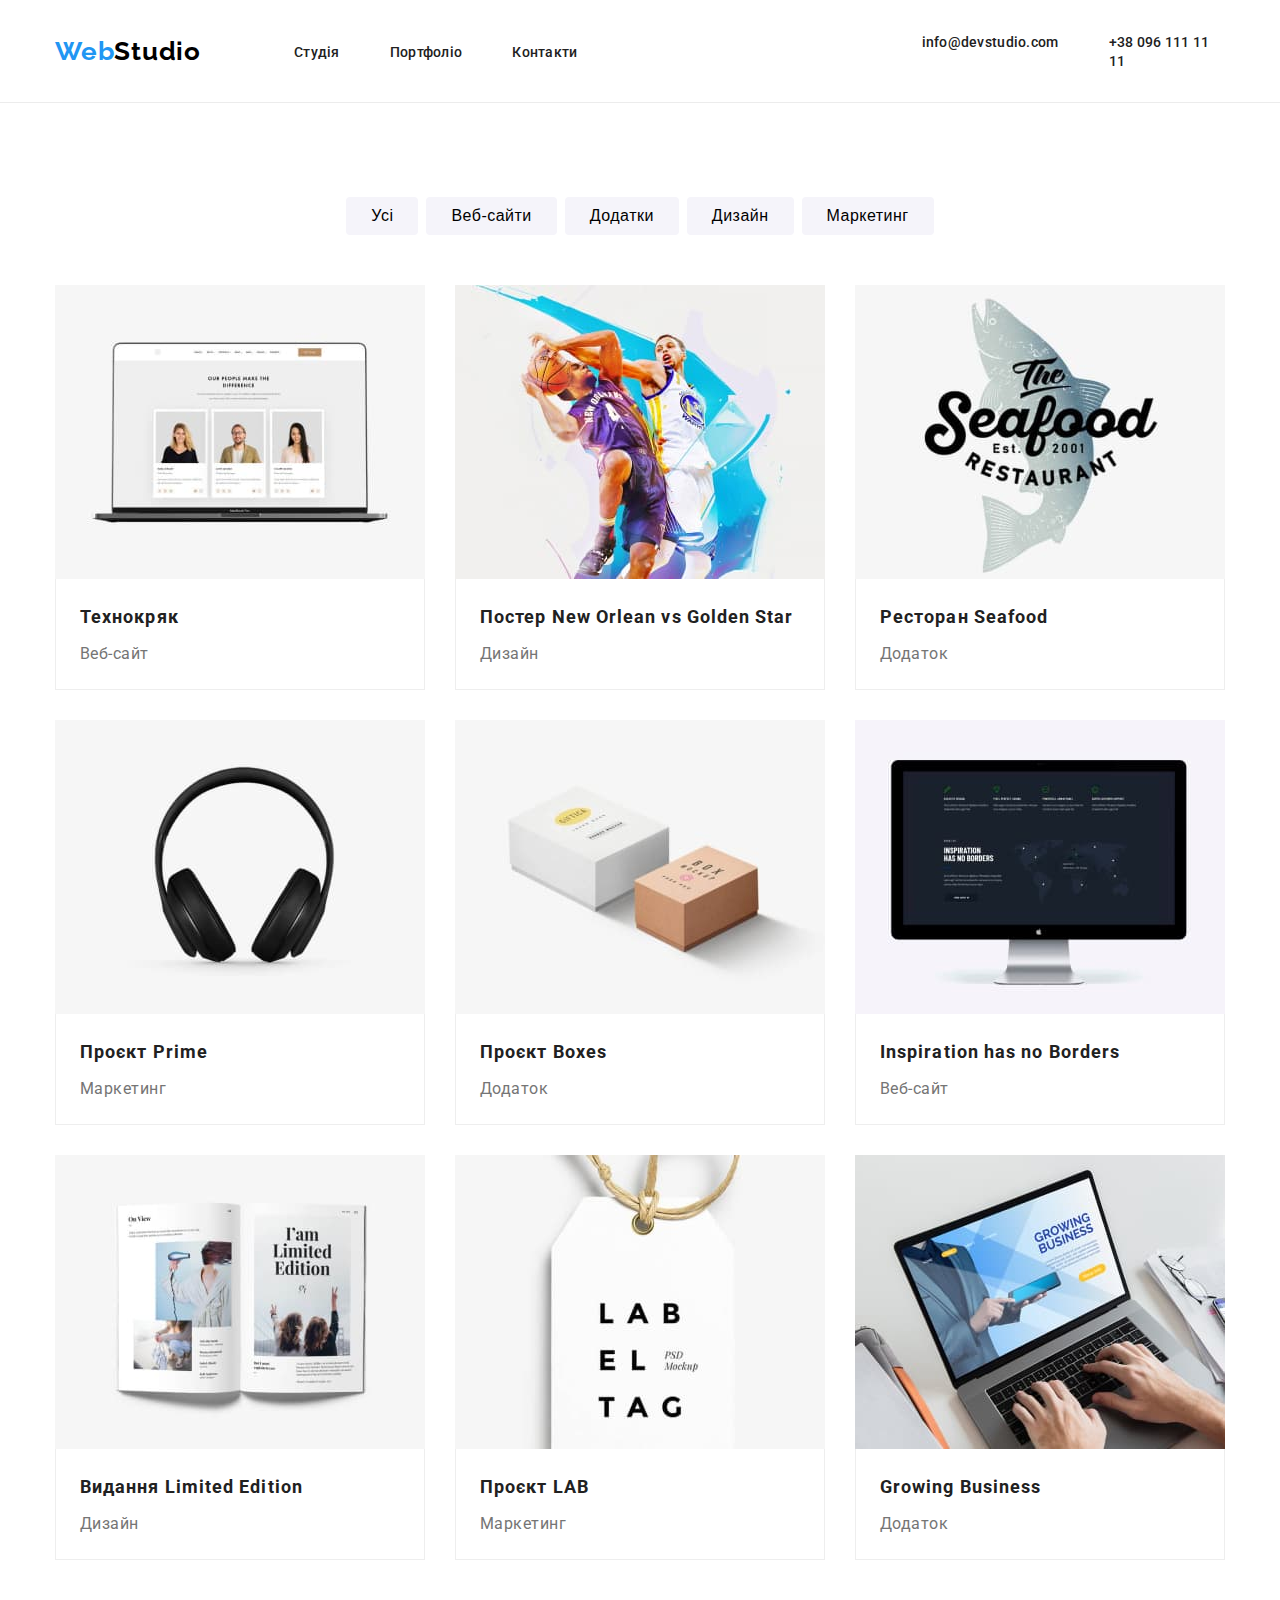
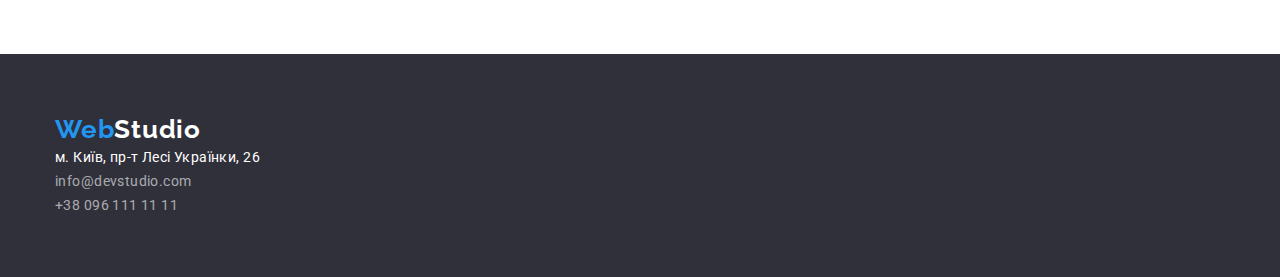
==== commit 8d4d4e24: "New commit" ====
--- a/portfolio.html
+++ b/portfolio.html
@@ -7,7 +7,13 @@
     <title>Портфоліо</title>
     <link rel="preconnect" href="https://fonts.googleapis.com" />
     <link rel="preconnect" href="https://fonts.gstatic.com" crossorigin />
-    <link rel="stylesheet" href="https://cdnjs.cloudflare.com/ajax/libs/modern-normalize/1.1.0/modern-normalize.min.css" integrity="sha512-wpPYUAdjBVSE4KJnH1VR1HeZfpl1ub8YT/NKx4PuQ5NmX2tKuGu6U/JRp5y+Y8XG2tV+wKQpNHVUX03MfMFn9Q==" crossorigin="anonymous" referrerpolicy="no-referrer" />
+    <link
+      rel="stylesheet"
+      href="https://cdnjs.cloudflare.com/ajax/libs/modern-normalize/1.1.0/modern-normalize.min.css"
+      integrity="sha512-wpPYUAdjBVSE4KJnH1VR1HeZfpl1ub8YT/NKx4PuQ5NmX2tKuGu6U/JRp5y+Y8XG2tV+wKQpNHVUX03MfMFn9Q=="
+      crossorigin="anonymous"
+      referrerpolicy="no-referrer"
+    />
     <link
       href="https://fonts.googleapis.com/css2?family=Raleway:wght@700&family=Roboto:wght@400;500;700;900&display=swap"
       rel="stylesheet"
@@ -46,140 +52,137 @@
     </header>
 
     <main>
-
       <section class="section projects">
         <div class="container">
           <h1 class="visually-hidden">Портфоліо проектів</h1>
-        <h2 class="visually-hidden">фільтр</h2>
-        <ul class="sec-filter-list">
-          <li><button class="sec-filter-bt" type="button">Усі</button></li>
-          <li>
-            <button class="sec-filter-bt" type="button">Веб-сайти</button>
-          </li>
-          <li><button class="sec-filter-bt" type="button">Додатки</button></li>
-          <li><button class="sec-filter-bt" type="button">Дизайн</button></li>
-          <li>
-            <button class="sec-filter-bt" type="button">Маркетинг</button>
-          </li>
-        </ul>
-
-        <h2 class="visually-hidden">наші проекти</h2>
-        <ul class="sec-projects-list">
-          <li class="sec-projects-item">
-            <img
-              src="./images/img31.jpg"
-              alt="Нутбук з веб-сайтом"
-              width="370"
-              height="294"
-            />
-            <div class="sec-projects-cart" >
-              <h3 class="sec-projects-nome">Технокряк</h3>
-            <p class="sec-projects-text">Веб-сайт</p>
-            </div>
-            
-          </li>
-          <li class="sec-projects-item">
-            <img
-              src="./images/img32.jpg"
-              alt="Постер"
-              width="370"
-              height="294"
-            />
-            <div class="sec-projects-cart" >
-              <h3 class="sec-projects-nome">Постер New Orlean vs Golden Star</h3>
-            <p class="sec-projects-text">Дизайн</p>
-            </div>
-            
-          </li>
-          <li class="sec-projects-item">
-            <img
-              src="./images/img33.jpg"
-              alt="Дизайн додатку для ресторану"
-              width="370"
-              height="294"
-            />
-            <div class="sec-projects-cart" >
-              <h3 class="sec-projects-nome">Ресторан Seafood</h3>
-            <p class="sec-projects-text">Додаток</p>
-            </div>
-            
-          </li>
-          <li class="sec-projects-item">
-            <img
-              src="./images/img34.jpg"
-              alt="Навушники"
-              width="370"
-              height="294"
-            />
-            <div class="sec-projects-cart" >
-              <h3 class="sec-projects-nome">Проєкт Prime</h3>
-            <p class="sec-projects-text">Маркетинг</p>
-            </div>
-            
-          </li>
-          <li class="sec-projects-item">
-            <img
-              src="./images/img35.jpg"
-              alt="Дизайн додатку Boxes"
-              width="370"
-              height="294"
-            />
-            <div class="sec-projects-cart" >
-              <h3 class="sec-projects-nome">Проєкт Boxes</h3>
-            <p class="sec-projects-text">Додаток</p>
-            </div>
-            
-          </li>
-          <li class="sec-projects-item">
-            <img
-              src="./images/img36.jpg"
-              alt="Веб-сайт на моніторі"
-              width="370"
-              height="294"
-            />
-            <div class="sec-projects-cart" >
-              <h3 class="sec-projects-nome">Inspiration has no Borders</h3>
-            <p class="sec-projects-text">Веб-сайт</p>
-            </div>
-            
-          </li>
-          <li class="sec-projects-item">
-            <img
-              src="./images/img37.jpg"
-              alt="Розгортка журналу"
-              width="370"
-              height="294"
-            />
-            <div class="sec-projects-cart" >
-              <h3 class="sec-projects-nome">Видання Limited Edition</h3>
-            <p class="sec-projects-text">Дизайн</p>
-            </div>
-          </li>
-          <li class="sec-projects-item">
-            <img
-              src="./images/img38.jpg"
-              alt="Дизайн для проекту LAB"
-              width="370"
-              height="294"
-            />
-            <div class="sec-projects-cart" >
-              <h3 class="sec-projects-nome">Проєкт LAB</h3>
-            <p class="sec-projects-text">Маркетинг</p>
-            </div>
-          </li>
-          <li class="sec-projects-item">
-            <img
-              src="./images/img39.jpg"
-              alt="Робота за ноутбуком"
-              width="370"
-              height="294"
-            />
-            <div class="sec-projects-cart" >
-              <h3 class="sec-projects-nome">Growing Business</h3>
-            <p class="sec-projects-text">Додаток</p>
-            </div>
-          </li>
-        </ul>
+          <h2 class="visually-hidden">фільтр</h2>
+          <ul class="sec-filter-list">
+            <li><button class="sec-filter-bt" type="button">Усі</button></li>
+            <li>
+              <button class="sec-filter-bt" type="button">Веб-сайти</button>
+            </li>
+            <li>
+              <button class="sec-filter-bt" type="button">Додатки</button>
+            </li>
+            <li><button class="sec-filter-bt" type="button">Дизайн</button></li>
+            <li>
+              <button class="sec-filter-bt" type="button">Маркетинг</button>
+            </li>
+          </ul>
+
+          <h2 class="visually-hidden">наші проекти</h2>
+          <ul class="sec-projects-list">
+            <li class="sec-projects-item">
+              <img
+                src="./images/img31.jpg"
+                alt="Нутбук з веб-сайтом"
+                width="370"
+                height="294"
+              />
+              <div class="sec-projects-cart">
+                <h3 class="sec-projects-nome">Технокряк</h3>
+                <p class="sec-projects-text">Веб-сайт</p>
+              </div>
+            </li>
+            <li class="sec-projects-item">
+              <img
+                src="./images/img32.jpg"
+                alt="Постер"
+                width="370"
+                height="294"
+              />
+              <div class="sec-projects-cart">
+                <h3 class="sec-projects-nome">
+                  Постер New Orlean vs Golden Star
+                </h3>
+                <p class="sec-projects-text">Дизайн</p>
+              </div>
+            </li>
+            <li class="sec-projects-item">
+              <img
+                src="./images/img33.jpg"
+                alt="Дизайн додатку для ресторану"
+                width="370"
+                height="294"
+              />
+              <div class="sec-projects-cart">
+                <h3 class="sec-projects-nome">Ресторан Seafood</h3>
+                <p class="sec-projects-text">Додаток</p>
+              </div>
+            </li>
+            <li class="sec-projects-item">
+              <img
+                src="./images/img34.jpg"
+                alt="Навушники"
+                width="370"
+                height="294"
+              />
+              <div class="sec-projects-cart">
+                <h3 class="sec-projects-nome">Проєкт Prime</h3>
+                <p class="sec-projects-text">Маркетинг</p>
+              </div>
+            </li>
+            <li class="sec-projects-item">
+              <img
+                src="./images/img35.jpg"
+                alt="Дизайн додатку Boxes"
+                width="370"
+                height="294"
+              />
+              <div class="sec-projects-cart">
+                <h3 class="sec-projects-nome">Проєкт Boxes</h3>
+                <p class="sec-projects-text">Додаток</p>
+              </div>
+            </li>
+            <li class="sec-projects-item">
+              <img
+                src="./images/img36.jpg"
+                alt="Веб-сайт на моніторі"
+                width="370"
+                height="294"
+              />
+              <div class="sec-projects-cart">
+                <h3 class="sec-projects-nome">Inspiration has no Borders</h3>
+                <p class="sec-projects-text">Веб-сайт</p>
+              </div>
+            </li>
+            <li class="sec-projects-item">
+              <img
+                src="./images/img37.jpg"
+                alt="Розгортка журналу"
+                width="370"
+                height="294"
+              />
+              <div class="sec-projects-cart">
+                <h3 class="sec-projects-nome">Видання Limited Edition</h3>
+                <p class="sec-projects-text">Дизайн</p>
+              </div>
+            </li>
+            <li class="sec-projects-item">
+              <img
+                src="./images/img38.jpg"
+                alt="Дизайн для проекту LAB"
+                width="370"
+                height="294"
+              />
+              <div class="sec-projects-cart">
+                <h3 class="sec-projects-nome">Проєкт LAB</h3>
+                <p class="sec-projects-text">Маркетинг</p>
+              </div>
+            </li>
+            <li class="sec-projects-item">
+              <img
+                src="./images/img39.jpg"
+                alt="Робота за ноутбуком"
+                width="370"
+                height="294"
+              />
+              <div class="sec-projects-cart">
+                <h3 class="sec-projects-nome">Growing Business</h3>
+                <p class="sec-projects-text">Додаток</p>
+              </div>
+            </li>
+          </ul>
         </div>
       </section>
     </main>
@@ -214,6 +217,5 @@
         </address>
       </div>
     </footer>
-
   </body>
 </html>
--- a/css/styles.css
+++ b/css/styles.css
@@ -265,6 +265,7 @@
 cursor: pointer;
 border: none;
 border-radius: 4px;
+padding: 6px 25px;
 }
 .sec-filter-bt:hover,
 .sec-filter-bt:focus,
@@ -304,4 +305,4 @@
 line-height: calc(30/16);
 letter-spacing: 0.03em;
 color: var(--nt-color);
-}+}
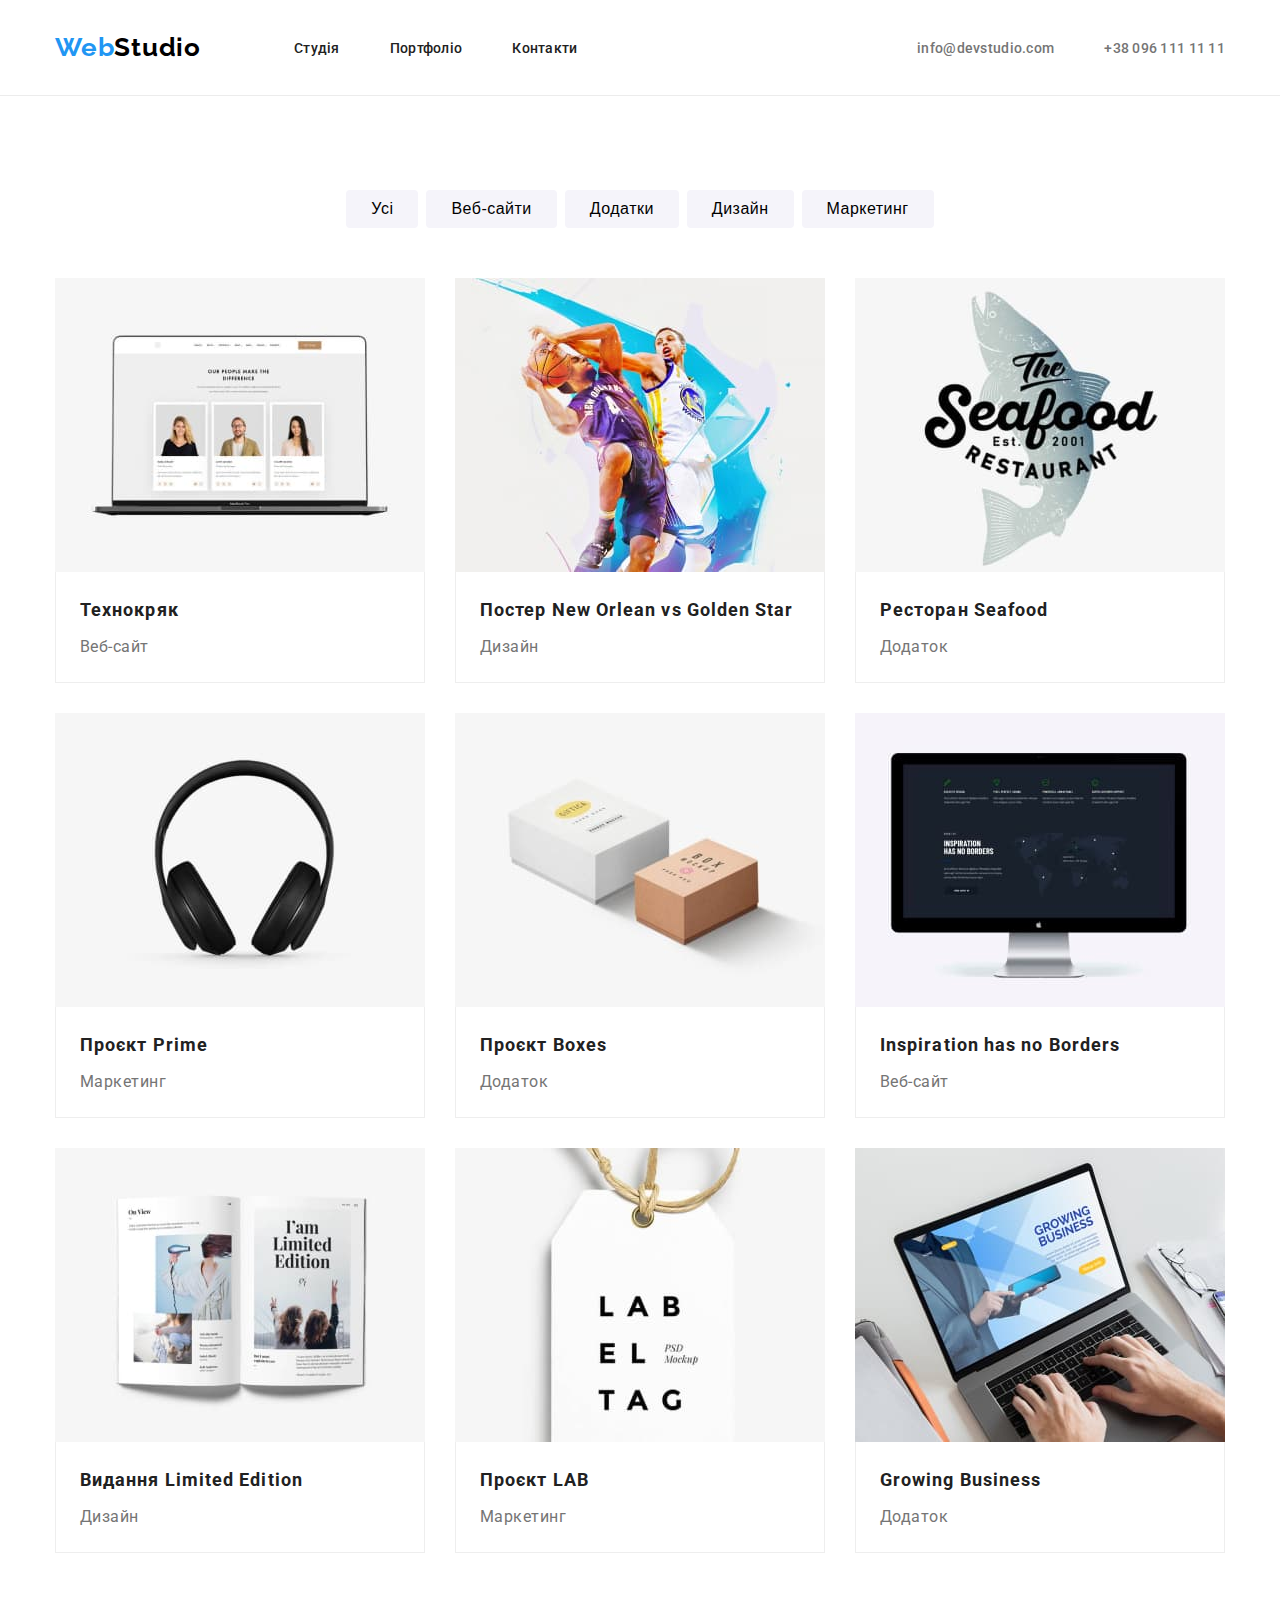
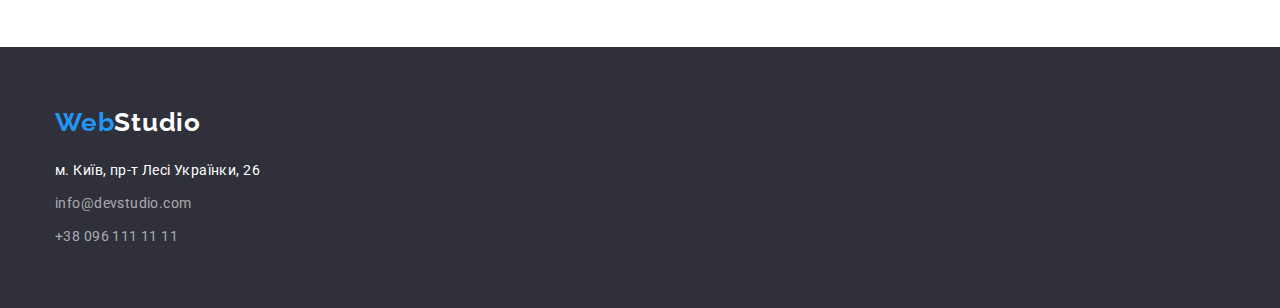
==== commit 98d1e40d: "Сorrections" ====
--- a/portfolio.html
+++ b/portfolio.html
@@ -43,7 +43,7 @@
             >
           </li>
           <li>
-            <a class="header-contact-link" href="tel:++380961111111"
+            <a class="header-contact-link" href="tel:+380961111111"
               >+38 096 111 11 11</a
             >
           </li>
@@ -55,7 +55,7 @@
       <section class="section projects">
         <div class="container">
           <h1 class="visually-hidden">Портфоліо проектів</h1>
-          <h2 class="visually-hidden">фільтр</h2>
+
           <ul class="sec-filter-list">
             <li><button class="sec-filter-bt" type="button">Усі</button></li>
             <li>
@@ -70,7 +70,6 @@
             </li>
           </ul>
 
-          <h2 class="visually-hidden">наші проекти</h2>
           <ul class="sec-projects-list">
             <li class="sec-projects-item">
               <img
@@ -194,7 +193,7 @@
         </a>
         <address>
           <ul class="footer-list">
-            <li>
+            <li class="footer-item">
               <a
                 class="footer-adress"
                 href="https://goo.gl/maps/WYoXbRYxHbfTvHFD9"
@@ -203,13 +202,13 @@
                 >м. Київ, пр-т Лесі Українки, 26</a
               >
             </li>
-            <li>
+            <li class="footer-items">
               <a class="footer-link" href="mailto:info@devstudio.com"
                 >info@devstudio.com</a
               >
             </li>
-            <li>
-              <a class="footer-link" href="tel:++380961111111"
+            <li class="footer-items">
+              <a class="footer-link" href="tel:+380961111111"
                 >+38 096 111 11 11</a
               >
             </li>
--- a/css/styles.css
+++ b/css/styles.css
@@ -61,7 +61,6 @@
 line-height: calc(31/26);
 letter-spacing: 0.03em;
 color: var(--blue);
-margin-right: 93px;
 }
 .l-header{
     color: #000000;
@@ -70,11 +69,12 @@
 .header-nav{
     display: flex;
     gap: 50px;
+    margin-left: 93px;
 }
 .header-contact{
     display: flex;
     gap: 50px;
-    margin-left: 344px;
+    margin-left: auto;
 }
 .header-nav-link,
 .header-contact-link {
@@ -82,9 +82,14 @@
 font-size: 14px;
 line-height: calc(16/14);
 letter-spacing: 0.02em;
-text-decoration: none;
-color: #212121;
-}
+text-decoration: none;}
+.header-nav-link{
+color: var(--mt-color);
+}
+.header-contact-link{
+    color: var(--nt-color);
+}
+
 .header-nav-link:hover,
 .header-nav-link:focus,
 .header-nav-link:active,
@@ -103,6 +108,8 @@
     padding-bottom: 200px;
 }
 .sec-one-tit {
+    width: 696px;
+    margin: 0 auto;
     font-weight: 900;
 font-size: 44px;
 line-height: calc(60/44);
@@ -193,13 +200,16 @@
 box-shadow: 0px 1px 3px rgba(0, 0, 0, 0.12), 0px 1px 1px rgba(0, 0, 0, 0.14), 0px 2px 1px rgba(0, 0, 0, 0.2);
 border-radius: 0px 0px 4px 4px;
 }
+.sec-team-cart{
+    padding-top: 30px;
+    padding-bottom: 30px;
+}
 .sec-team-nome {
 font-weight: 500;
 font-size: 16px;
 line-height: calc(19/16);
 text-align: center;
 letter-spacing: 0.03em;
-padding-top: 30px;
 padding-bottom: 10px;
 }
 .sec-team-text {
@@ -209,7 +219,6 @@
 text-align: center;
 letter-spacing: 0.03em;
 color: var(--nt-color);
-padding-bottom: 30px;
 }
 
 .footer{
@@ -220,8 +229,7 @@
 .l-footer {
     color: #FFFFFF;
 }
-/*.footer-list {
-}*/
+
 .footer-adress,
 .footer-link {
     font-weight: 400;
@@ -233,11 +241,17 @@
 }
 .footer-adress{
     color: #FFFFFF;
+
 }
 .footer-link {
     color:  rgba(255, 255, 255, 0.6);
 }
-
+.footer-item {
+margin-top: 20px;
+}
+.footer-items{
+    margin-top: 9px;
+}
 .footer-adress:hover,
 .footer-adress:focus,
 .footer-adress:active,
